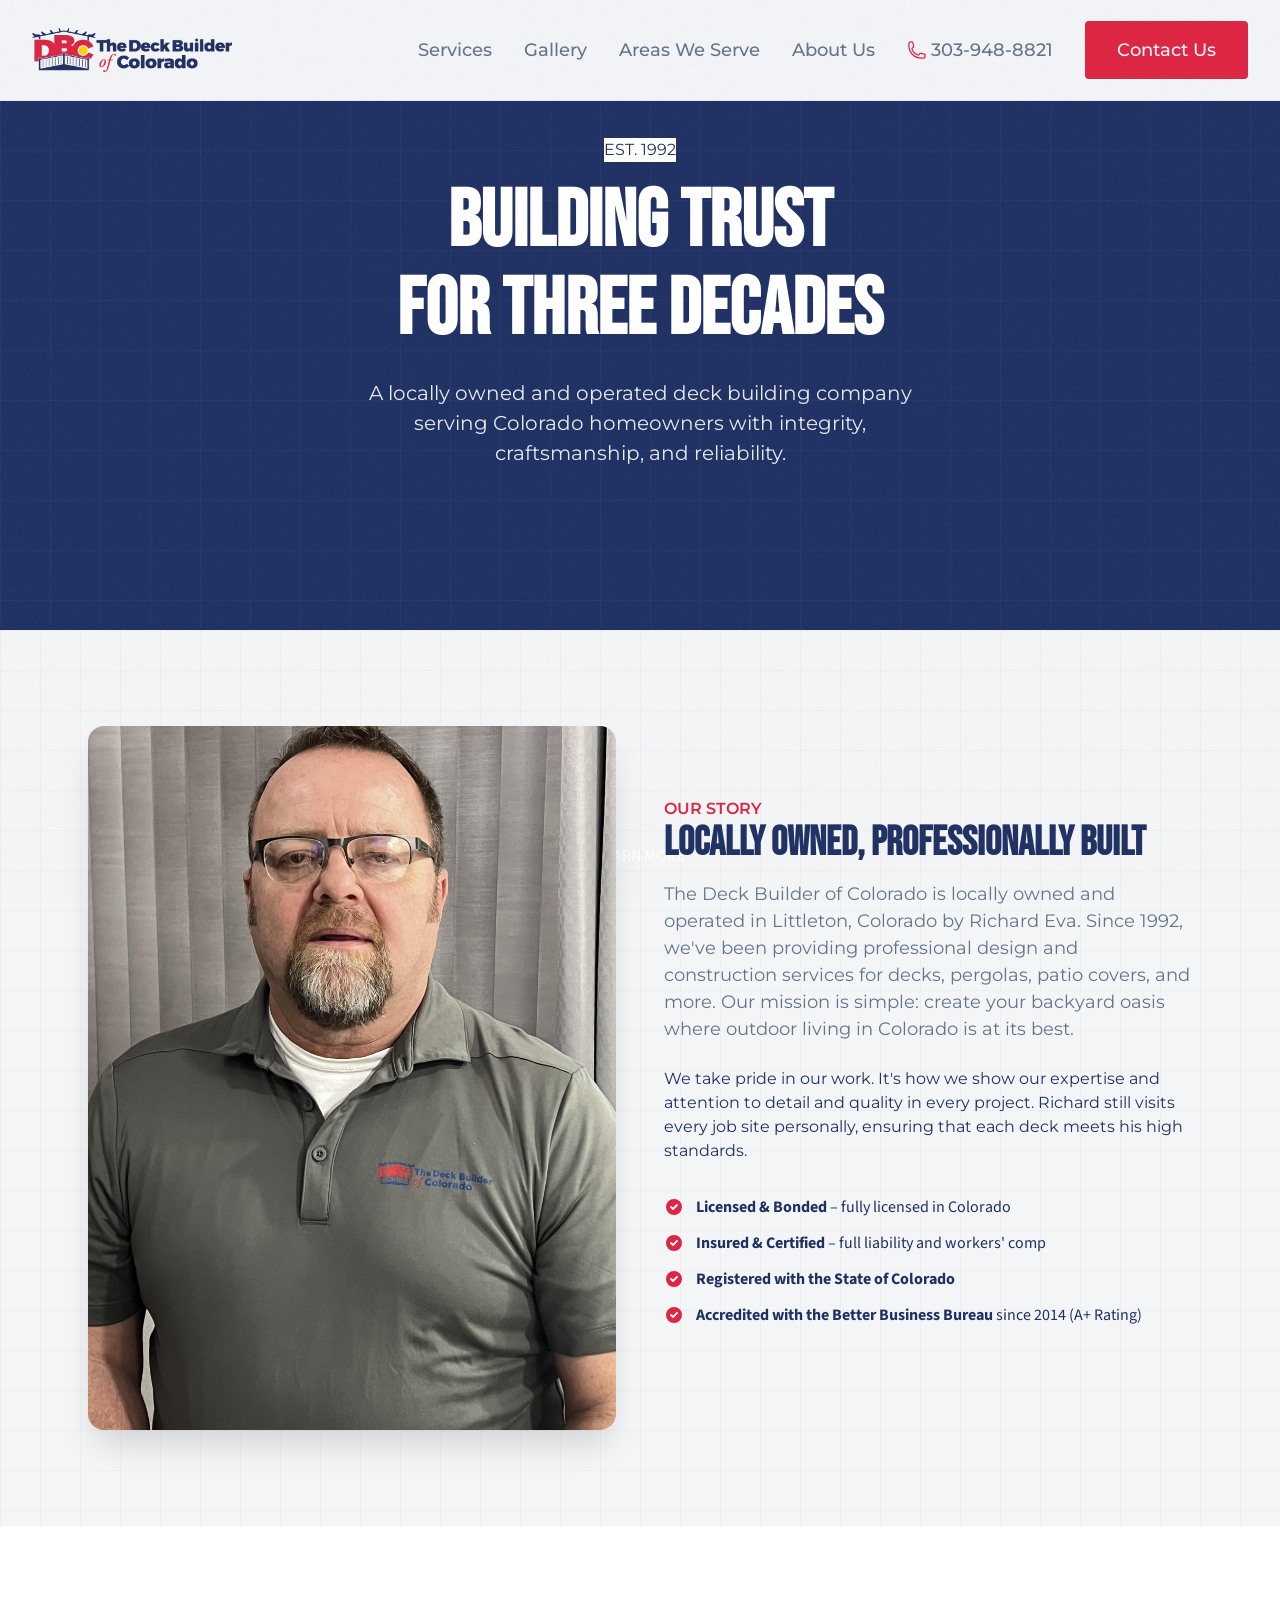
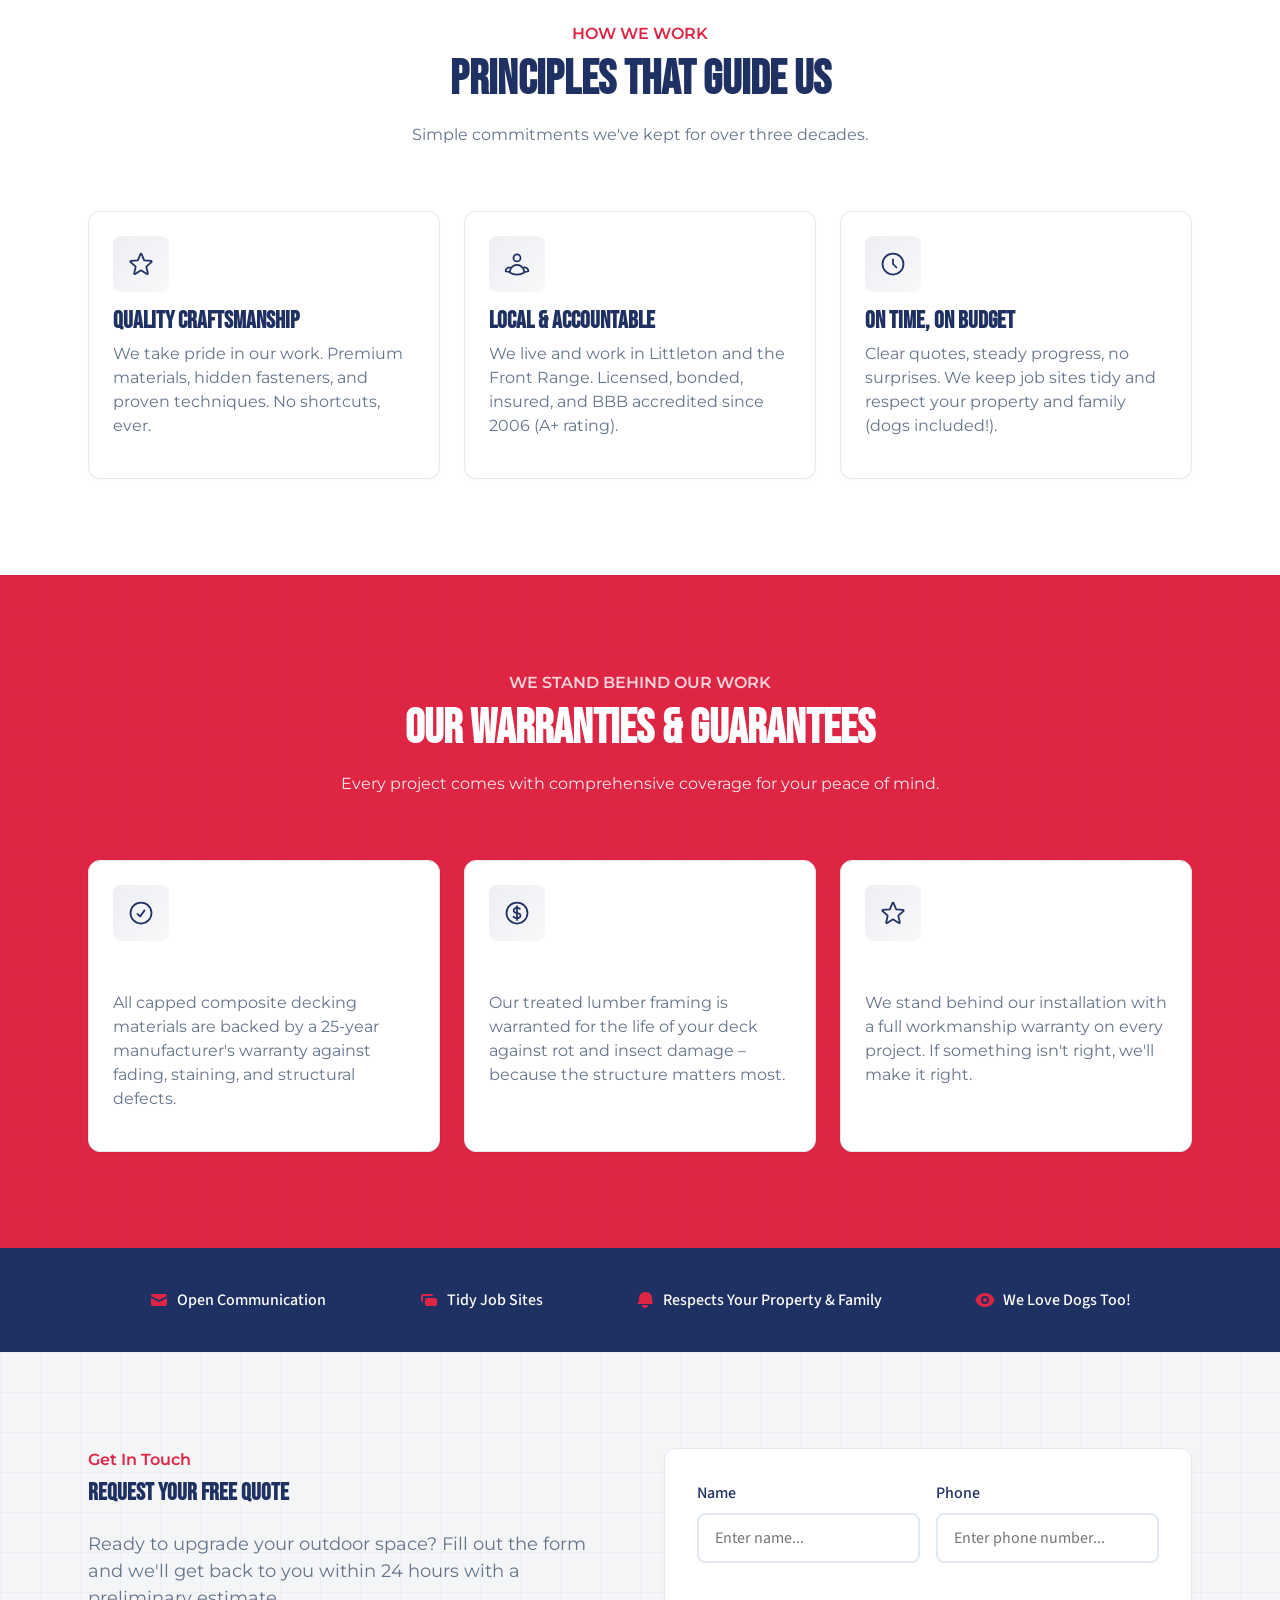
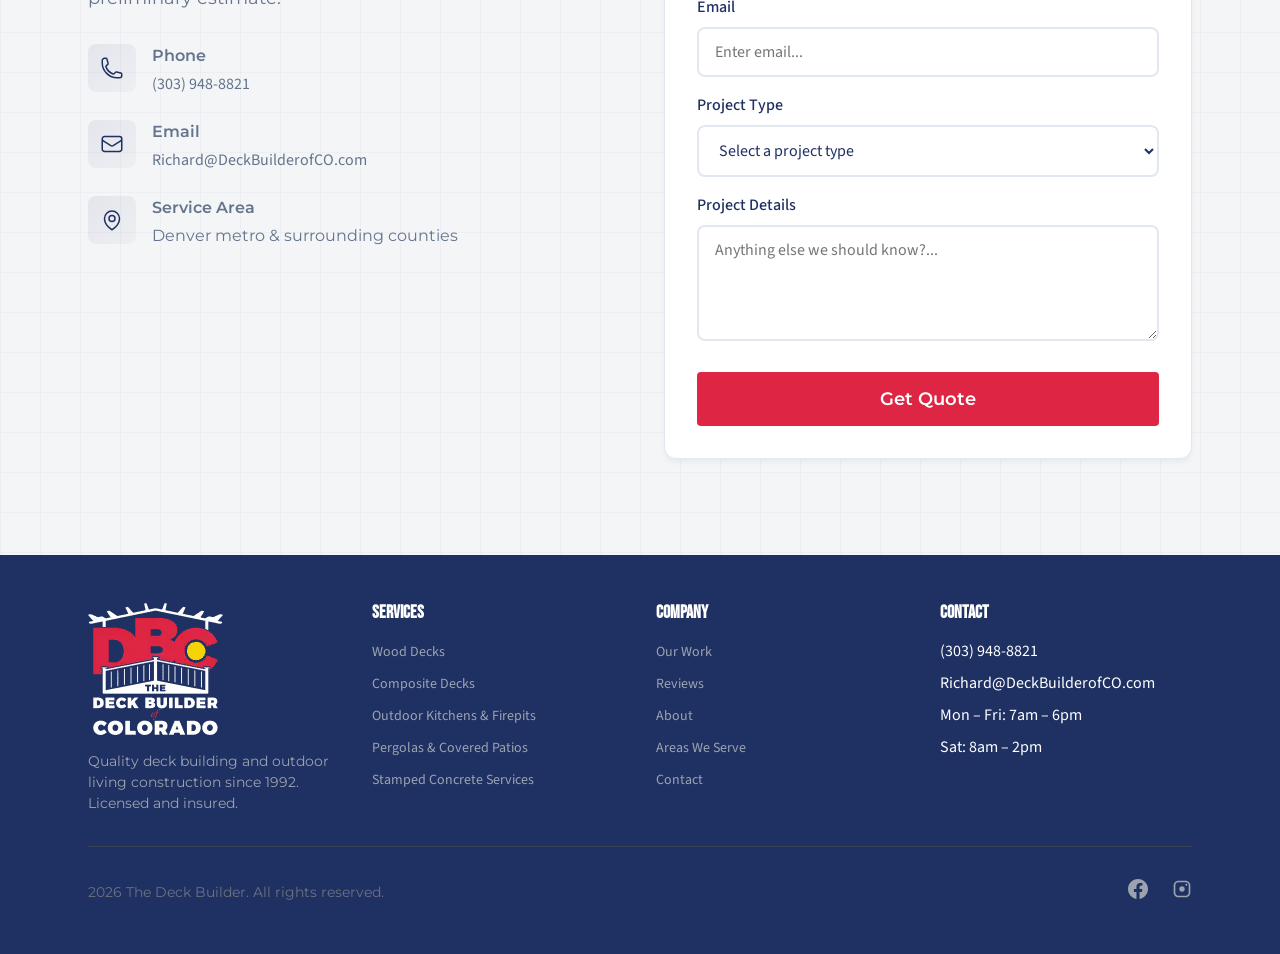
==== about.html @ e5d456d4 "work" ====
<!DOCTYPE html>
<html lang="en">
<head>
    <meta charset="UTF-8">
    <meta name="viewport" content="width=device-width, initial-scale=1.0">
    <title>About Us — The Deck Builder of Colorado</title>

    <!-- Fonts -->
    <link rel="preconnect" href="https://fonts.googleapis.com">
    <link rel="preconnect" href="https://fonts.gstatic.com" crossorigin>
    <link href="https://fonts.googleapis.com/css2?family=Bebas+Neue&family=Source+Sans+3:wght@400;500;600;700&family=Montserrat:wght@100;200;300;400;500;600;700;800;900&display=swap" rel="stylesheet">

    <!-- Modular CSS -->
    <link rel="stylesheet" href="./css/base.css">
    <link rel="stylesheet" href="./css/components.css">
    <link rel="stylesheet" href="./css/layout.css">


    <!-- Components -->
    <script src="./components/Navbar.js"></script>
    <script src="./components/Footer.js"></script>
    <script src="./components/Contact.js"></script>

    <!-- Scripts -->
    <script src="./scripts/InitMobileMenuFunctionality.js"></script>
    <script src="./scripts/InitScrollAnimations.js"></script>

    <style>
        /* Smooth animation for scroll indicator */
        .scroll-indicator {
            animation: float 2s ease-in-out infinite;
        }
        @keyframes float {
            0% { transform: translateX(-50%) translateY(0); }
            50% { transform: translateX(-50%) translateY(8px); }
            100% { transform: translateX(-50%) translateY(0); }
        }
    </style>
</head>
<body>
    <div class="noise-overlay" aria-hidden="true"></div>

    <site-navbar></site-navbar>

    <!-- Hero Section – blue with grid pattern, slightly wider -->
    <section class="hero grid-pattern" style="background-color: var(--fg); min-height: 70vh; display: flex; align-items: center;">
        <div class="container" style="max-width: 1800px; width: 100%;">
            <div class="hero-grid" style="justify-content: center; text-align: center;">
                <div class="hero-content" style="max-width: 800px; margin: 0 auto; color: #fff;">
                    <!-- Badge with darker text -->
                    <p class="badge" style="background: #fff; color: var(--fg); display: inline-block;">EST. 1992</p>
                    <div class="wood-accent" style="margin: 1rem auto;"></div>
                    <h1 style="font-size: clamp(3rem, 8vw, 5rem); color: #fff;">BUILDING TRUST<br>FOR THREE DECADES</h1>
                    <p style="font-size: 1.25rem; max-width: 600px; margin: 1.5rem auto; color: rgba(255,255,255,0.9);">A locally owned and operated deck building company serving Colorado homeowners with integrity, craftsmanship, and reliability.</p>
                </div>
            </div>
        </div>
        <!-- Animated scroll indicator -->
        <div class="scroll-indicator" style="position: absolute; bottom: 2rem; left: 50%; transform: translateX(-50%); color: #fff;">
            <span>LEARN MORE</span>
            <div class="scroll-line" style="background: #fff;"></div>
        </div>
    </section>

    <!-- Our Story – expanded with all the details -->
    <section class="section section-pattern">
        <div class="container">
            <div class="about-grid">
                <div class="about-image" data-animate>
                    <img src="./images/richard-eva.jpg" alt="Richard Eva on a job site" style="border-radius: 1rem; box-shadow: 0 20px 35px -8px rgba(0,0,0,0.15);">
                </div>
                <div class="about-content" data-animate>
                    <p style="color:var(--accent);font-weight:600;">OUR STORY</p>
                    <h2 style="font-size:2.5rem;margin-bottom:1rem;">Locally Owned, Professionally Built</h2>
                    <p style="font-size:1.125rem;color:var(--muted);margin-bottom:1.5rem;">
                        The Deck Builder of Colorado is locally owned and operated in Littleton, Colorado by Richard Eva. 
                        Since 1992, we've been providing professional design and construction services for decks, pergolas, 
                        patio covers, and more. Our mission is simple: create your backyard oasis where outdoor living in 
                        Colorado is at its best.
                    </p>
                    <p style="margin-bottom:1rem;">
                        We take pride in our work. It's how we show our expertise and attention to detail and quality in 
                        every project. Richard still visits every job site personally, ensuring that each deck meets his 
                        high standards.
                    </p>

                    <!-- Credentials bullet list -->
                    <div style="margin: 2rem 0;">
                        <div style="display: flex; align-items: center; gap: 0.75rem; margin-bottom: 0.75rem;">
                            <svg fill="var(--accent)" width="20" height="20" viewBox="0 0 20 20"><path fill-rule="evenodd" d="M10 18a8 8 0 100-16 8 8 0 000 16zm3.707-9.293a1 1 0 00-1.414-1.414L9 10.586 7.707 9.293a1 1 0 00-1.414 1.414l2 2a1 1 0 001.414 0l4-4z" clip-rule="evenodd"/></svg>
                            <span><strong>Licensed & Bonded</strong> – fully licensed in Colorado</span>
                        </div>
                        <div style="display: flex; align-items: center; gap: 0.75rem; margin-bottom: 0.75rem;">
                            <svg fill="var(--accent)" width="20" height="20" viewBox="0 0 20 20"><path fill-rule="evenodd" d="M10 18a8 8 0 100-16 8 8 0 000 16zm3.707-9.293a1 1 0 00-1.414-1.414L9 10.586 7.707 9.293a1 1 0 00-1.414 1.414l2 2a1 1 0 001.414 0l4-4z" clip-rule="evenodd"/></svg>
                            <span><strong>Insured & Certified</strong> – full liability and workers' comp</span>
                        </div>
                        <div style="display: flex; align-items: center; gap: 0.75rem; margin-bottom: 0.75rem;">
                            <svg fill="var(--accent)" width="20" height="20" viewBox="0 0 20 20"><path fill-rule="evenodd" d="M10 18a8 8 0 100-16 8 8 0 000 16zm3.707-9.293a1 1 0 00-1.414-1.414L9 10.586 7.707 9.293a1 1 0 00-1.414 1.414l2 2a1 1 0 001.414 0l4-4z" clip-rule="evenodd"/></svg>
                            <span><strong>Registered with the State of Colorado</strong></span>
                        </div>
                        <div style="display: flex; align-items: center; gap: 0.75rem;">
                            <svg fill="var(--accent)" width="20" height="20" viewBox="0 0 20 20"><path fill-rule="evenodd" d="M10 18a8 8 0 100-16 8 8 0 000 16zm3.707-9.293a1 1 0 00-1.414-1.414L9 10.586 7.707 9.293a1 1 0 00-1.414 1.414l2 2a1 1 0 001.414 0l4-4z" clip-rule="evenodd"/></svg>
                            <span><strong>Accredited with the Better Business Bureau</strong> since 2014 (A+ Rating)</span>
                        </div>
                    </div>
                </div>
            </div>
        </div>
    </section>

    <!-- Our Values – now stacks on mobile (no inline grid override) -->
    <section class="section bg-white">
        <div class="container">
            <div class="section-header" data-animate>
                <p>HOW WE WORK</p>
                <h2>Principles That Guide Us</h2>
                <p>Simple commitments we've kept for over three decades.</p>
            </div>
            <div class="services-grid">  <!-- Removed inline style, relies on CSS for responsiveness -->
                <div class="card" data-animate>
                    <div class="card-icon">
                        <svg fill="none" stroke="currentColor" stroke-width="1.5" viewBox="0 0 24 24">
                            <path stroke-linecap="round" stroke-linejoin="round" d="M11.48 3.499a.562.562 0 011.04 0l2.125 5.111a.563.563 0 00.475.345l5.518.442c.499.04.701.663.321.988l-4.204 3.602a.563.563 0 00-.182.557l1.285 5.385a.562.562 0 01-.84.61l-4.725-2.885a.563.563 0 00-.586 0L6.982 20.54a.562.562 0 01-.84-.61l1.285-5.386a.562.562 0 00-.182-.557l-4.204-3.602a.563.563 0 01.321-.988l5.518-.442a.563.563 0 00.475-.345L11.48 3.5z" />
                        </svg>
                    </div>
                    <h3>Quality Craftsmanship</h3>
                    <p>We take pride in our work. Premium materials, hidden fasteners, and proven techniques. No shortcuts, ever.</p>
                </div>
                <div class="card" data-animate>
                    <div class="card-icon">
                        <svg fill="none" stroke="currentColor" stroke-width="1.5" viewBox="0 0 24 24">
                            <path stroke-linecap="round" stroke-linejoin="round" d="M18 18.72a9.094 9.094 0 003.741-.479 3 3 0 00-4.682-2.72m.94 3.198l.001.031c0 .225-.012.447-.037.666A11.944 11.944 0 0112 21c-2.17 0-4.207-.576-5.963-1.584A6.062 6.062 0 016 18.719m12 0a5.971 5.971 0 00-.941-3.197m0 0A5.995 5.995 0 0012 12.75a5.995 5.995 0 00-5.058 2.772m0 0a3 3 0 00-4.681 2.72 8.986 8.986 0 003.74.477m.94-3.197a5.971 5.971 0 00-.94 3.197M15 6.75a3 3 0 11-6 0 3 3 0 016 0z" />
                        </svg>
                    </div>
                    <h3>Local & Accountable</h3>
                    <p>We live and work in Littleton and the Front Range. Licensed, bonded, insured, and BBB accredited since 2006 (A+ rating).</p>
                </div>
                <div class="card" data-animate>
                    <div class="card-icon">
                        <svg fill="none" stroke="currentColor" stroke-width="1.5" viewBox="0 0 24 24">
                            <path stroke-linecap="round" stroke-linejoin="round" d="M12 8v4l3 3m6-3a9 9 0 11-18 0 9 9 0 0118 0z" />
                        </svg>
                    </div>
                    <h3>On Time, On Budget</h3>
                    <p>Clear quotes, steady progress, no surprises. We keep job sites tidy and respect your property and family (dogs included!).</p>
                </div>
            </div>
        </div>
    </section>

    <!-- Warranties Section – red background, stacks on mobile -->
    <section class="section section-pattern" style="background-color: var(--accent); color: #fff;">
        <div class="container">
            <div class="section-header" data-animate style="color: #fff;">
                <p style="color: rgba(255,255,255,0.8);">WE STAND BEHIND OUR WORK</p>
                <h2 style="color: #fff;">Our Warranties & Guarantees</h2>
                <p style="color: rgba(255,255,255,0.9);">Every project comes with comprehensive coverage for your peace of mind.</p>
            </div>
            <div class="services-grid">  <!-- Removed inline style, relies on CSS -->
                <div class="card" data-animate>
                    <div class="card-icon">
                        <svg fill="none" stroke="currentColor" stroke-width="1.5" viewBox="0 0 24 24">
                            <path stroke-linecap="round" stroke-linejoin="round" d="M9 12.75L11.25 15 15 9.75M21 12a9 9 0 11-18 0 9 9 0 0118 0z" />
                        </svg>
                    </div>
                    <h3>25‑Year Composite Warranty</h3>
                    <p>All capped composite decking materials are backed by a 25‑year manufacturer's warranty against fading, staining, and structural defects.</p>
                </div>
                <div class="card" data-animate>
                    <div class="card-icon">
                        <svg fill="none" stroke="currentColor" stroke-width="1.5" viewBox="0 0 24 24">
                            <path stroke-linecap="round" stroke-linejoin="round" d="M12 6v12m-3-2.818l.879.659c1.171.879 3.07.879 4.242 0 1.172-.879 1.172-2.303 0-3.182C13.536 12.219 12.768 12 12 12c-.725 0-1.45-.22-2.003-.659-1.106-.879-1.106-2.303 0-3.182s2.9-.879 4.006 0l.415.33M21 12a9 9 0 11-18 0 9 9 0 0118 0z" />
                        </svg>
                    </div>
                    <h3>Lifetime Framing Warranty</h3>
                    <p>Our treated lumber framing is warranted for the life of your deck against rot and insect damage – because the structure matters most.</p>
                </div>
                <div class="card" data-animate>
                    <div class="card-icon">
                        <svg fill="none" stroke="currentColor" stroke-width="1.5" viewBox="0 0 24 24">
                            <path stroke-linecap="round" stroke-linejoin="round" d="M11.48 3.499a.562.562 0 011.04 0l2.125 5.111a.563.563 0 00.475.345l5.518.442c.499.04.701.663.321.988l-4.204 3.602a.563.563 0 00-.182.557l1.285 5.385a.562.562 0 01-.84.61l-4.725-2.885a.563.563 0 00-.586 0L6.982 20.54a.562.562 0 01-.84-.61l1.285-5.386a.562.562 0 00-.182-.557l-4.204-3.602a.563.563 0 01.321-.988l5.518-.442a.563.563 0 00.475-.345L11.48 3.5z" />
                        </svg>
                    </div>
                    <h3>Workmanship Warranty</h3>
                    <p>We stand behind our installation with a full workmanship warranty on every project. If something isn't right, we'll make it right.</p>
                </div>
            </div>
        </div>
    </section>

    <!-- Customer Service Promise -->
    <section style="background: var(--fg); padding: 2.5rem 0;">
        <div class="container">
            <div class="trust-bar-inner" style="justify-content: space-evenly; color: #fff; flex-wrap: wrap;">
                <div class="trust-item" style="color: #fff;"><svg fill="currentColor" viewBox="0 0 20 20" style="color: var(--accent);"><path d="M2.003 5.884L10 9.882l7.997-3.998A2 2 0 0016 4H4a2 2 0 00-1.997 1.884z" /><path d="M18 8.118l-8 4-8-4V14a2 2 0 002 2h12a2 2 0 002-2V8.118z" /></svg> <span>Open Communication</span></div>
                <div class="trust-item" style="color: #fff;"><svg fill="currentColor" viewBox="0 0 20 20" style="color: var(--accent);"><path fill-rule="evenodd" d="M4 4a2 2 0 00-2 2v4a2 2 0 002 2V6h10a2 2 0 00-2-2H4zm2 6a2 2 0 012-2h8a2 2 0 012 2v4a2 2 0 01-2 2H8a2 2 0 01-2-2v-4z" clip-rule="evenodd" /></svg> <span>Tidy Job Sites</span></div>
                <div class="trust-item" style="color: #fff;"><svg fill="currentColor" viewBox="0 0 20 20" style="color: var(--accent);"><path d="M10 2a6 6 0 00-6 6v3.586l-.707.707A1 1 0 003 14h14a1 1 0 00.707-1.707L17 11.586V8a6 6 0 00-6-6zM7 15a3 3 0 106 0H7z" /></svg> <span>Respects Your Property & Family</span></div>
                <div class="trust-item" style="color: #fff;"><svg fill="currentColor" viewBox="0 0 20 20" style="color: var(--accent);"><path d="M10 12a2 2 0 100-4 2 2 0 000 4z" /><path fill-rule="evenodd" d="M.458 10C1.732 5.943 5.522 3 10 3s8.268 2.943 9.542 7c-1.274 4.057-5.064 7-9.542 7S1.732 14.057.458 10zM14 10a4 4 0 11-8 0 4 4 0 018 0z" clip-rule="evenodd" /></svg> <span>We Love Dogs Too!</span></div>
            </div>
        </div>
    </section>

    <!-- Contact Section -->
    <section id="contact" class="section section-pattern">
        <site-contact></site-contact>
    </section>

    <!-- Footer -->
    <site-footer></site-footer>
</body>
</html>
---- css/base.css ----
/* ============================================================
   BASE.CSS — Variables, Reset, Typography
   ============================================================ */

:root {
    --bg: #F4F5F7;
    --fg: #1F3063;
    --muted: #64748B;
    --accent: #DE2543;
    --accent-hover: #B81E38;
    --card: #FFFFFF;
    --border: #E2E8F0;
    --blue-dark: #1F3063;
    --blue-darker: #0F1A3D;
    --red: #DE2543;

    --font-display: 'Bebas Neue', sans-serif;
    --font-body: 'Source Sans 3', sans-serif;
    --font-ui: 'Montserrat', sans-serif;
}

*,
*::before,
*::after {
    box-sizing: border-box;
    margin: 0;
    padding: 0;
}

html {
    scroll-behavior: smooth;
}

body {
    font-family: var(--font-body);
    background: var(--bg);
    color: var(--fg);
    line-height: 1.5;
    -webkit-font-smoothing: antialiased;
}

a {
    text-decoration: none;
    color: inherit;
}

img {
    max-width: 100%;
    display: block;
}

ul {
    list-style: none;
}

/* Typography */
h1,
h2,
h3,
h4 {
    font-family: var(--font-display);
    line-height: 1.1;
}

p {
    font-family: var(--font-ui);
}

/* Noise overlay */
.noise-overlay {
    position: fixed;
    inset: 0;
    pointer-events: none;
    z-index: 9999;
    opacity: 0.03;
    background-image: url("data:image/svg+xml,%3Csvg viewBox='0 0 256 256' xmlns='http://www.w3.org/2000/svg'%3E%3Cfilter id='noise'%3E%3CfeTurbulence type='fractalNoise' baseFrequency='0.9' numOctaves='4' stitchTiles='stitch'/%3E%3C/filter%3E%3Crect width='100%25' height='100%25' filter='url(%23noise)'/%3E%3C/svg%3E");
}

/* Patterns */
.grid-pattern {
    background-image: linear-gradient(rgba(255, 255, 255, .03) 1px, transparent 1px), linear-gradient(90deg, rgba(255, 255, 255, .03) 1px, transparent 1px);
    background-size: 50px 50px;
}

.section-pattern {
    background-image: linear-gradient(rgba(31, 48, 99, .03) 1px, transparent 1px), linear-gradient(90deg, rgba(31, 48, 99, .03) 1px, transparent 1px);
    background-size: 40px 40px;
}

/* Utilities */
.container {
    max-width: 1152px;
    margin: 0 auto;
    padding: 0 1rem;
}

@media (min-width: 640px) {
    .container {
        padding: 0 1.5rem;
    }
}

.text-center {
    text-align: center;
}

.text-muted {
    color: var(--muted);
}

.bg-white {
    background-color: var(--card);
}

.relative {
    position: relative;
}

/* Scroll animation */
[data-animate] {
    opacity: 0;
}

[data-animate].visible {
    animation: fadeInUp .6s ease-out forwards;
}

@keyframes fadeInUp {
    from {
        opacity: 0;
        transform: translateY(30px);
    }

    to {
        opacity: 1;
        transform: translateY(0);
    }
}

@keyframes scaleIn {
    from {
        opacity: 0;
        transform: scale(.95);
    }

    to {
        opacity: 1;
        transform: scale(1);
    }
}
---- css/components.css ----
/* ============================================================
   COMPONENTS.CSS — Buttons, Cards, Forms, Modal, Stats
   ============================================================ */

/* --- Buttons --- */
.btn-primary,
.btn-secondary {
    display: inline-block;   /* add this */
    text-decoration: none;
    padding: 16px 32px;
    font-weight: 600;
    border-radius: 4px;
    transition: all .3s cubic-bezier(.4, 0, .2, 1);
    cursor: pointer;
    border: none;
    font-family: var(--font-ui);
}

.btn-primary {
    background: var(--red);
    color: #fff;
    position: relative;
    overflow: hidden;
}

.btn-primary::before {
    content: '';
    position: absolute;
    top: 0;
    left: -100%;
    width: 100%;
    height: 100%;
    background: linear-gradient(90deg, transparent, rgba(255, 255, 255, .2), transparent);
    transition: left .5s;
}

.btn-primary:hover {
    transform: translateY(-2px);
    box-shadow: 0 10px 40px rgba(222, 37, 67, .4);
}

.btn-primary:hover::before {
    left: 100%;
}

.btn-secondary {
    background: transparent;
    color: var(--bg);
    border: 2px solid var(--bg);
}

.btn-secondary:hover {
    background: var(--bg);
    color: var(--blue-dark);
    transform: translateY(-2px);
}

/* --- Card --- */
.card {
    background: var(--card);
    border: 1px solid var(--border);
    border-radius: .75rem;
    padding: 1.5rem;
    box-shadow: 0 1px 3px rgba(0, 0, 0, .04);
    transition: transform .3s ease, box-shadow .3s ease;
}

.card:hover {
    transform: translateY(-4px);
    box-shadow: 0 12px 24px rgba(31, 48, 99, .1);
}

.card-icon {
    width: 3.5rem;
    height: 3.5rem;
    border-radius: .5rem;
    background: linear-gradient(135deg, rgba(31, 48, 99, .08), rgba(31, 48, 99, .03));
    display: flex;
    align-items: center;
    justify-content: center;
    margin-bottom: 1rem;
}

.card-icon svg {
    width: 1.75rem;
    height: 1.75rem;
    color: var(--fg);
}

.card h3 {
    font-size: 1.5rem;
    margin-bottom: .5rem;
}

.card p {
    color: var(--muted);
    margin-bottom: 1rem;
}

.card .price {
    color: var(--accent);
    font-weight: 600;
}

/* --- Stats --- */
.stats {
    display: grid;
    grid-template-columns: repeat(3, 1fr);
    max-width: 500px;
    margin-top: 64px;
}

.stat-number {
    font-family: var(--font-display);
    font-size: 2.5rem;
    font-weight: 600;
    line-height: 1.1;
    color: var(--bg);
}

.stat-label {
    font-size: .875rem;
    opacity: .6;
    margin-top: 4px;
    color: var(--bg);
}

@media (min-width: 768px) {
    .stat-number {
        font-size: 3rem;
    }
}

/* Variant: dark text stats (About section) */
.stats--dark .stat-number,
.stats--dark .stat-label {
    color: var(--fg);
}

.stats--dark .stat-label {
    opacity: .7;
}

/* --- Form --- */
.quote-form {
    background: var(--card);
    border: 1px solid var(--border);
    border-radius: .75rem;
    padding: 1.5rem;
    box-shadow: 0 4px 6px -1px rgba(0, 0, 0, .05);
}

@media (min-width: 640px) {
    .quote-form {
        padding: 2rem;
    }
}

.form-row {
    display: grid;
    gap: 1rem;
    margin-bottom: 1rem;
}

@media (min-width: 640px) {
    .form-row {
        grid-template-columns: 1fr 1fr;
    }
}

.form-group {
    margin-bottom: 1rem;
}

.form-group label {
    display: block;
    font-weight: 500;
    margin-bottom: .5rem;
}

.form-input {
    width: 100%;
    padding: .75rem 1rem;
    border: 2px solid var(--border);
    border-radius: .5rem;
    background: var(--card);
    font-family: inherit;
    font-size: 1rem;
    color: var(--fg);
    transition: border-color .2s, box-shadow .2s;
}

.form-input:focus {
    outline: none;
    border-color: var(--fg);
    box-shadow: 0 0 0 3px rgba(31, 48, 99, .1);
}

.form-submit {
    width: 100%;
    padding: 1rem;
    font-size: 1.125rem;
    margin-top: .5rem;
}

.form-note {
    text-align: center;
    color: var(--muted);
    font-size: .875rem;
    margin-top: 1rem;
}

/* --- Modal --- */
.modal-overlay {
    position: fixed;
    inset: 0;
    z-index: 100;
    background: rgba(0, 0, 0, .5);
    display: none;
    align-items: center;
    justify-content: center;
    padding: 1rem;
}

.modal-overlay.active {
    display: flex;
}

.modal-content {
    background: var(--card);
    border-radius: .75rem;
    padding: 2rem;
    max-width: 28rem;
    width: 100%;
    text-align: center;
    animation: scaleIn .5s ease-out forwards;
}

.modal-icon {
    width: 4rem;
    height: 4rem;
    border-radius: 50%;
    background: #dcfce7;
    display: flex;
    align-items: center;
    justify-content: center;
    margin: 0 auto 1rem;
}

.modal-icon svg {
    width: 2rem;
    height: 2rem;
    color: #16a34a;
}

.modal-content h3 {
    font-size: 1.5rem;
    margin-bottom: .5rem;
}

.modal-content p {
    color: var(--muted);
    margin-bottom: 1.5rem;
}
---- css/layout.css ----
/* ============================================================
   LAYOUT.CSS — Nav, Mobile Menu, Section Shell, Trust Bar,
                Process, Testimonials, About, Areas, Contact, Footer
   ============================================================ */

/* --- Nav --- */
.nav {
    position: fixed;
    top: 0;
    left: 0;
    right: 0;
    z-index: 99;
    background: rgba(255, 255, 255, .95);
    backdrop-filter: blur(8px);
    border-bottom: 1px solid var(--border);
}

.nav-inner {
    display: flex;
    align-items: center;
    justify-content: space-between;
    height: 100px;
    max-width: 1600px;
    margin: 0 auto;
    padding: 0 2rem;
}

.logo {
    display: flex;
    align-items: center;
    gap: .5rem;
}

.logo img {
    width: 200px;
}

.nav-links {
    display: none;
    align-items: center;
    gap: 2rem;
    font-family: var(--font-ui);
}

.nav-links a {
    color: var(--muted);
    font-weight: 500;
    font-size: 1.1rem;
    transition: color .2s;
}

.nav-links a:hover {
    color: var(--fg);
}

.nav-phone {
    display: flex;
    align-items: center;
    gap: .25rem;
    font-weight: 500;
    font-size: 1.1rem;
}

.nav-phone svg {
    width: 1.25rem;
    height: 1.25rem;
    color: var(--accent);
}

@media (min-width: 1200px) {
    .nav-links {
        display: flex;
    }
    .mobile-menu-btn {
        display: none;
    }
    .mobile-menu {
        display: none;
    }
    .mobile-menu-btn {
        display: none !important;
    }
}

/* Dropdown */
.dropdown {
    position: relative;
    display: inline-block;
}

.dropdown-content {
    display: none;
    position: absolute;
    top: 100%;
    left: 0;
    background: var(--card);
    min-width: 220px;
    border: 1px solid var(--border);
    border-radius: .5rem;
    box-shadow: 0 8px 16px rgba(0, 0, 0, .1);
    padding: .5rem 0;
    z-index: 10;
}

.dropdown-content a {
    display: block;
    padding: .5rem 1rem;
    font-size: 1rem;
    color: var(--fg);
}

.dropdown-content a:hover {
    background: rgba(31, 48, 99, .05);
}

.dropdown:hover .dropdown-content {
    display: block;
}

/* Mobile menu button */
.mobile-menu-btn {
    display: block;
    padding: .5rem;
    border-radius: .5rem;
    background: transparent;
    border: none;
    cursor: pointer;
}

.mobile-menu-btn svg {
    width: 1.5rem;
    height: 1.5rem;
    color: var(--fg);
}

/* Mobile menu panel */
.mobile-menu {
    position: fixed;
    top: 0;
    right: 0;
    bottom: 0;
    width: 18rem;
    background: #fff;
    z-index: 99;
    box-shadow: -10px 0 25px rgba(0, 0, 0, .1);
    padding: 1.5rem;
    transform: translateX(100%);
    transition: transform .3s ease;
}

.mobile-menu.open {
    transform: translateX(0);
}

.mobile-menu-close {
    position: absolute;
    top: 1rem;
    right: 1rem;
    padding: .5rem;
    border-radius: .5rem;
    background: transparent;
    border: none;
    cursor: pointer;
}

.mobile-menu-close svg {
    width: 1.5rem;
    height: 1.5rem;
    color: var(--fg);
}

.mobile-menu nav {
    margin-top: 3rem;
    display: flex;
    flex-direction: column;
    gap: 1rem;
}

.mobile-menu nav a {
    padding: .5rem 0;
    border-bottom: 1px solid var(--border);
    font-size: 1.125rem;
    display: block;
}

/* --- Section Shell --- */
.section {
    padding: 4rem 0;
}

@media (min-width: 640px) {
    .section {
        padding: 6rem 0;
    }
}

.section-header {
    text-align: center;
    margin-bottom: 3rem;
}

@media (min-width: 640px) {
    .section-header {
        margin-bottom: 4rem;
    }
}

.section-header>p:first-child {
    color: var(--accent);
    font-weight: 600;
    margin-bottom: .5rem;
}

.section-header h2 {
    font-size: 2.5rem;
    margin-bottom: 1rem;
}

@media (min-width: 640px) {
    .section-header h2 {
        font-size: 3rem;
    }
}

.section-header>p:last-child {
    color: var(--muted);
    max-width: 42rem;
    margin: 0 auto;
}

/* --- Trust Bar --- */
.trust-bar {
    background: #fff;
    border-top: 1px solid var(--border);
    border-bottom: 1px solid var(--border);
    padding: 1.5rem 0;
}

.trust-bar-inner {
    display: flex;
    flex-wrap: wrap;
    justify-content: center;
    gap: 2rem;
}

@media (max-width: 900px) {
    .trust-bar {
        display: none;
    }
}

.trust-item {
    display: flex;
    align-items: center;
    gap: .5rem;
    font-weight: 500;
    color: var(--fg);
}

.trust-item svg {
    width: 1.25rem;
    height: 1.25rem;
    color: var(--accent);
}

/* --- Services Grid --- */
.services-grid {
    display: grid;
    gap: 1.5rem;
}

@media (min-width: 640px) {
    .services-grid {
        grid-template-columns: repeat(2, 1fr);
    }
}

@media (min-width: 1024px) {
    .services-grid {
        grid-template-columns: repeat(3, 1fr);
    }
}

/* --- Gallery --- */

/* Filter bar: unified pill container */
.filter-bar {
    display: flex;
    flex-wrap: wrap;
    justify-content: center;
    gap: .25rem;
    margin-bottom: 3rem;
    padding: .375rem;
    background: var(--bg);
    border: 1px solid var(--border);
    border-radius: 9999px;
    width: fit-content;
    margin-left: auto;
    margin-right: auto;
}

.filter-btn {
    padding: .5rem 1.25rem;
    border-radius: 9999px;
    font-family: var(--font-ui);
    font-size: .875rem;
    font-weight: 600;
    border: none;
    background: transparent;
    color: var(--muted);
    cursor: pointer;
    transition: background .25s ease, color .25s ease, box-shadow .25s ease;
    white-space: nowrap;
    line-height: 1;
}

.filter-btn.active {
    background: var(--accent);
    color: #fff;
    box-shadow: 0 4px 14px rgba(222, 37, 67, .35);
}

.filter-btn:hover:not(.active) {
    color: var(--fg);
    background: rgba(31, 48, 99, .07);
}

/* Load more */
.gallery-load-more button {
    margin: 3rem auto 0;
    display: block;
}

/* ── Editorial grid ── */
.gallery-grid {
    display: grid;
    grid-template-columns: 1fr;
    gap: 1rem;
}

@media (min-width: 640px) {
    .gallery-grid {
        grid-template-columns: repeat(2, 1fr);
    }
    .gallery-item:first-child {
        grid-column: 1 / -1;
    }
}

@media (min-width: 1024px) {
    .gallery-grid {
        grid-template-columns: repeat(6, 1fr);
        gap: 1.25rem;
    }
    .gallery-item:first-child      { grid-column: 1 / 7; }
    .gallery-item:nth-child(2)     { grid-column: 1 / 4; }
    .gallery-item:nth-child(3)     { grid-column: 4 / 7; }
    .gallery-item:nth-child(n+4)   { grid-column: span 2; }
}

/* ── Gallery item base ── */
.gallery-item {
    cursor: pointer;
    overflow: hidden;
    border-radius: .75rem;
    background: var(--card);
    border: 1px solid var(--border);
    position: relative;
    transition: transform .3s, box-shadow .3s;
}

.gallery-item:hover {
    transform: translateY(-4px);
    box-shadow: 0 12px 28px rgba(31, 48, 99, .12);
}

/* ── Image wrapper ── */
.gallery-img-wrapper {
    aspect-ratio: 4/3;
    overflow: hidden;
    background: #e2e8f0;
}

.gallery-img-wrapper img {
    width: 100%;
    height: 100%;
    object-fit: cover;
    transition: transform .45s ease;
}

.gallery-item:hover img {
    transform: scale(1.07);
}

/* ── Overlay info panel (all cards) ── */
.gallery-info {
    position: absolute;
    bottom: 0;
    left: 0;
    right: 0;
    padding: 1.25rem 1.25rem 1rem;
    background: linear-gradient(
        to top,
        rgba(15, 26, 61, .88) 0%,
        rgba(15, 26, 61, .5)  55%,
        transparent           100%
    );
    color: #fff;
    opacity: 0;
    transform: translateY(6px);
    transition: opacity .3s ease, transform .3s ease;
}

.gallery-item:hover .gallery-info {
    opacity: 1;
    transform: translateY(0);
}

.gallery-info h3 {
    font-size: 1.125rem;
    color: #fff;
    margin-bottom: .25rem;
}

.gallery-meta {
    display: flex;
    justify-content: space-between;
    font-size: .875rem;
    color: rgba(255, 255, 255, .7);
}

/* ══ Hero card overrides (first item only) ══ */
.gallery-item:first-child .gallery-img-wrapper {
    aspect-ratio: 16/7;
}

@media (max-width: 639px) {
    .gallery-item:first-child .gallery-img-wrapper {
        aspect-ratio: 4/3;
    }
}

.gallery-item:first-child .gallery-info {
    padding: 1.75rem 2rem;
}

.gallery-item:first-child .gallery-info h3 {
    font-size: clamp(1.5rem, 2.5vw, 2.25rem);
}

/* "Latest Project" badge */
.gallery-item:first-child::before {
    content: "✦ Latest Project";
    position: absolute;
    top: 1.25rem;
    left: 1.25rem;
    z-index: 2;
    background: var(--accent);
    color: #fff;
    padding: .35rem .9rem;
    border-radius: 9999px;
    font-family: var(--font-ui);
    font-size: .72rem;
    font-weight: 700;
    letter-spacing: .07em;
    text-transform: uppercase;
    box-shadow: 0 3px 10px rgba(222, 37, 67, .4);
}

/* --- Process --- */
.process-grid {
    display: grid;
    gap: 2rem;
}

@media (min-width: 640px) {
    .process-grid {
        grid-template-columns: repeat(2, 1fr);
    }
}

@media (min-width: 1024px) {
    .process-grid {
        grid-template-columns: repeat(4, 1fr);
    }
}

.process-step {
    text-align: center;
    position: relative;
}

.process-step::after {
    content: '';
    position: absolute;
    top: 24px;
    left: calc(100% + 8px);
    width: calc(100% - 48px);
    height: 2px;
    background: linear-gradient(90deg, var(--accent), transparent);
    display: none;
}

@media (min-width: 1024px) {
    .process-step:not(:last-child)::after {
        display: block;
    }
}

.step-number {
    width: 3rem;
    height: 3rem;
    border-radius: 50%;
    background: var(--accent);
    color: #fff;
    font-family: var(--font-display);
    font-size: 1.5rem;
    display: flex;
    align-items: center;
    justify-content: center;
    margin: 0 auto 1rem;
}

.process-step h3 {
    font-size: 1.25rem;
    margin-bottom: .5rem;
}

.process-step p {
    color: var(--muted);
    font-size: .875rem;
}

/* --- Testimonials --- */
.testimonials-grid {
    display: grid;
    gap: 1.5rem;
}

@media (min-width: 768px) {
    .testimonials-grid {
        grid-template-columns: repeat(3, 1fr);
    }
}

.testimonial-card {
    background: linear-gradient(135deg, var(--card), rgba(31, 48, 99, .02));
    border: 1px solid var(--border);
    border-radius: .75rem;
    padding: 1.5rem;
    box-shadow: 0 1px 3px rgba(0, 0, 0, .04);
    transition: transform .3s, box-shadow .3s;
}

.testimonial-card:hover {
    transform: translateY(-4px);
    box-shadow: 0 12px 24px rgba(31, 48, 99, .1);
}

.stars {
    display: flex;
    gap: .25rem;
    margin-bottom: 1rem;
}

.stars svg {
    width: 1.25rem;
    height: 1.25rem;
    color: var(--accent);
}

.testimonial-card p {
    margin-bottom: 1rem;
}

.testimonial-card .author {
    font-weight: 600;
}

.testimonial-card .location {
    color: var(--muted);
    font-size: .875rem;
}
.testimonial-card .review-text {
    max-height: 120px;
    overflow: hidden;
    transition: max-height .4s ease;
    position: relative;
}

/* subtle fade at bottom */
.testimonial-card .review-text::after {
    content: "";
    position: absolute;
    bottom: 0;
    left: 0;
    right: 0;
    height: 40px;
    background: linear-gradient(to bottom, transparent, var(--card));
}

.testimonial-card.expanded .review-text {
    max-height: 1000px;
}

.testimonial-card.expanded .review-text::after {
    display: none;
}

.read-more-btn {
    background: none;
    border: none;
    color: var(--accent);
    font-weight: 600;
    cursor: pointer;
    padding: 0;
    margin-top: .5rem;
}

/* --- About --- */
.about-grid {
    display: grid;
    gap: 3rem;
    align-items: center;
}

@media (min-width: 768px) {
    .about-grid {
        grid-template-columns: 1fr 1fr;
    }
}

.about-image img {
    width: 100%;
    border-radius: .75rem;
    box-shadow: 0 12px 24px rgba(31, 48, 99, .15);
}

/* --- Areas --- */
.areas-grid {
    display: grid;
    gap: 3rem;
    align-items: stretch;        /* ensures both columns have equal height */
}

@media (min-width: 768px) {
    .areas-grid {
        grid-template-columns: 1fr 1fr;  /* left list, right map */
    }
}

/* Location list: exact two columns, consistent pill sizing */
.areas-list {
    display: grid;
    grid-template-columns: repeat(2, 1fr);  /* two equal columns */
    gap: 0.75rem;
}

/* On very small screens, switch to one column for readability */
@media (max-width: 480px) {
    .areas-list {
        grid-template-columns: 1fr;
    }
}

/* Pill styling (no icon) */
.area-item {
    background: #f2f4f8;
    color: #2c3e50;
    padding: 0.6rem 1rem;
    border-radius: 2rem;
    font-size: 1rem;
    font-weight: 500;
    transition: all 0.2s ease;
    box-shadow: 0 2px 4px rgba(0, 0, 0, 0.02);
    cursor: default;
    display: flex;
    align-items: center;
    justify-content: center;
    text-align: center;
    word-break: break-word;       /* allows long names to wrap */
    min-height: 48px;              /* gives a consistent base height */
}

.area-item:hover {
    background: #e6e9f0;
    transform: translateY(-2px);
    box-shadow: 0 8px 15px rgba(0, 0, 0, 0.05);
}

/* Map container - now fills the entire height of its grid cell */
.map-container {
    width: 100%;
    height: 100%;                  /* take full height of grid cell */
    border-radius: 1.5rem;
    overflow: hidden;
    box-shadow: 0 15px 30px -10px rgba(0, 0, 0, 0.1);
    border: 1px solid rgba(0, 0, 0, 0.05);
    transition: box-shadow 0.3s ease;
}

.map-container iframe {
    width: 100%;
    height: 100%;                  /* fill the container */
    border: 0;
    display: block;                /* remove extra space below iframe */
}

.map-container:hover {
    box-shadow: 0 20px 35px -8px rgba(0, 0, 0, 0.15);
}


/* --- Contact --- */
.contact-grid {
    display: grid;
    gap: 3rem;
    align-items: start;
}

@media (min-width: 1024px) {
    .contact-grid {
        grid-template-columns: 1fr 1fr;
    }
}

.contact-info h2 {
    font-size: 2.5rem;
    margin-bottom: 1.5rem;
}

@media (min-width: 640px) {
    .contact-info h2 {
        font-size: 3rem;
    }
}

.contact-info>p {
    color: var(--muted);
    font-size: 1.125rem;
    margin-bottom: 2rem;
}

.contact-item {
    display: flex;
    align-items: flex-start;
    gap: 1rem;
    margin-bottom: 1.5rem;
}

.contact-item .icon-box {
    width: 3rem;
    height: 3rem;
    border-radius: .5rem;
    background: linear-gradient(135deg, rgba(31, 48, 99, .08), rgba(31, 48, 99, .03));
    display: flex;
    align-items: center;
    justify-content: center;
    flex-shrink: 0;
}

.contact-item .icon-box svg {
    width: 1.5rem;
    height: 1.5rem;
    color: var(--fg);
}

.contact-item .label {
    font-weight: 600;
    margin-bottom: .25rem;
}

.contact-item a,
.contact-item p {
    color: var(--muted);
    font-size: 1rem;
    margin: 0;
}

.contact-item a:hover {
    color: var(--accent);
}

/* --- Footer --- */
.footer {
    background: var(--fg);
    color: #fff;
    padding: 3rem 0;
}

.footer-grid {
    display: grid;
    gap: 2rem;
    margin-bottom: 2rem;
}

@media (min-width: 640px) {
    .footer-grid {
        grid-template-columns: repeat(2, 1fr);
    }
}

@media (min-width: 1024px) {
    .footer-grid {
        grid-template-columns: repeat(4, 1fr);
    }
}

.footer-brand {
    display: flex;
    align-items: center;
    gap: .5rem;
    margin-bottom: 1rem;
}

.footer-brand svg {
    width: 2rem;
    height: 2rem;
    color: var(--accent);
}

.footer p {
    color: #9ca3af;
    font-size: .875rem;
}

.footer h4 {
    font-size: 1.125rem;
    margin-bottom: 1rem;
}

.footer ul li {
    margin-bottom: .5rem;
}

.footer ul a {
    color: #9ca3af;
    font-size: .875rem;
    transition: color .2s;
}

.footer ul a:hover {
    color: var(--accent);
}

.footer-bottom {
    border-top: 1px solid #374151;
    padding-top: 2rem;
    display: flex;
    flex-direction: column;
    align-items: center;
    gap: 1rem;
    text-align: center;
}

@media (min-width: 640px) {
    .footer-bottom {
        flex-direction: row;
        justify-content: space-between;
        text-align: left;
    }
}

.footer-bottom p {
    font-size: .875rem;
    color: #6b7280;
}

.social-links {
    display: flex;
    gap: 1.5rem;
}

.social-links a {
    color: #9ca3af;
    transition: color .2s;
}

.social-links a:hover {
    color: var(--accent);
}

.social-links svg {
    width: 1.25rem;
    height: 1.25rem;
}
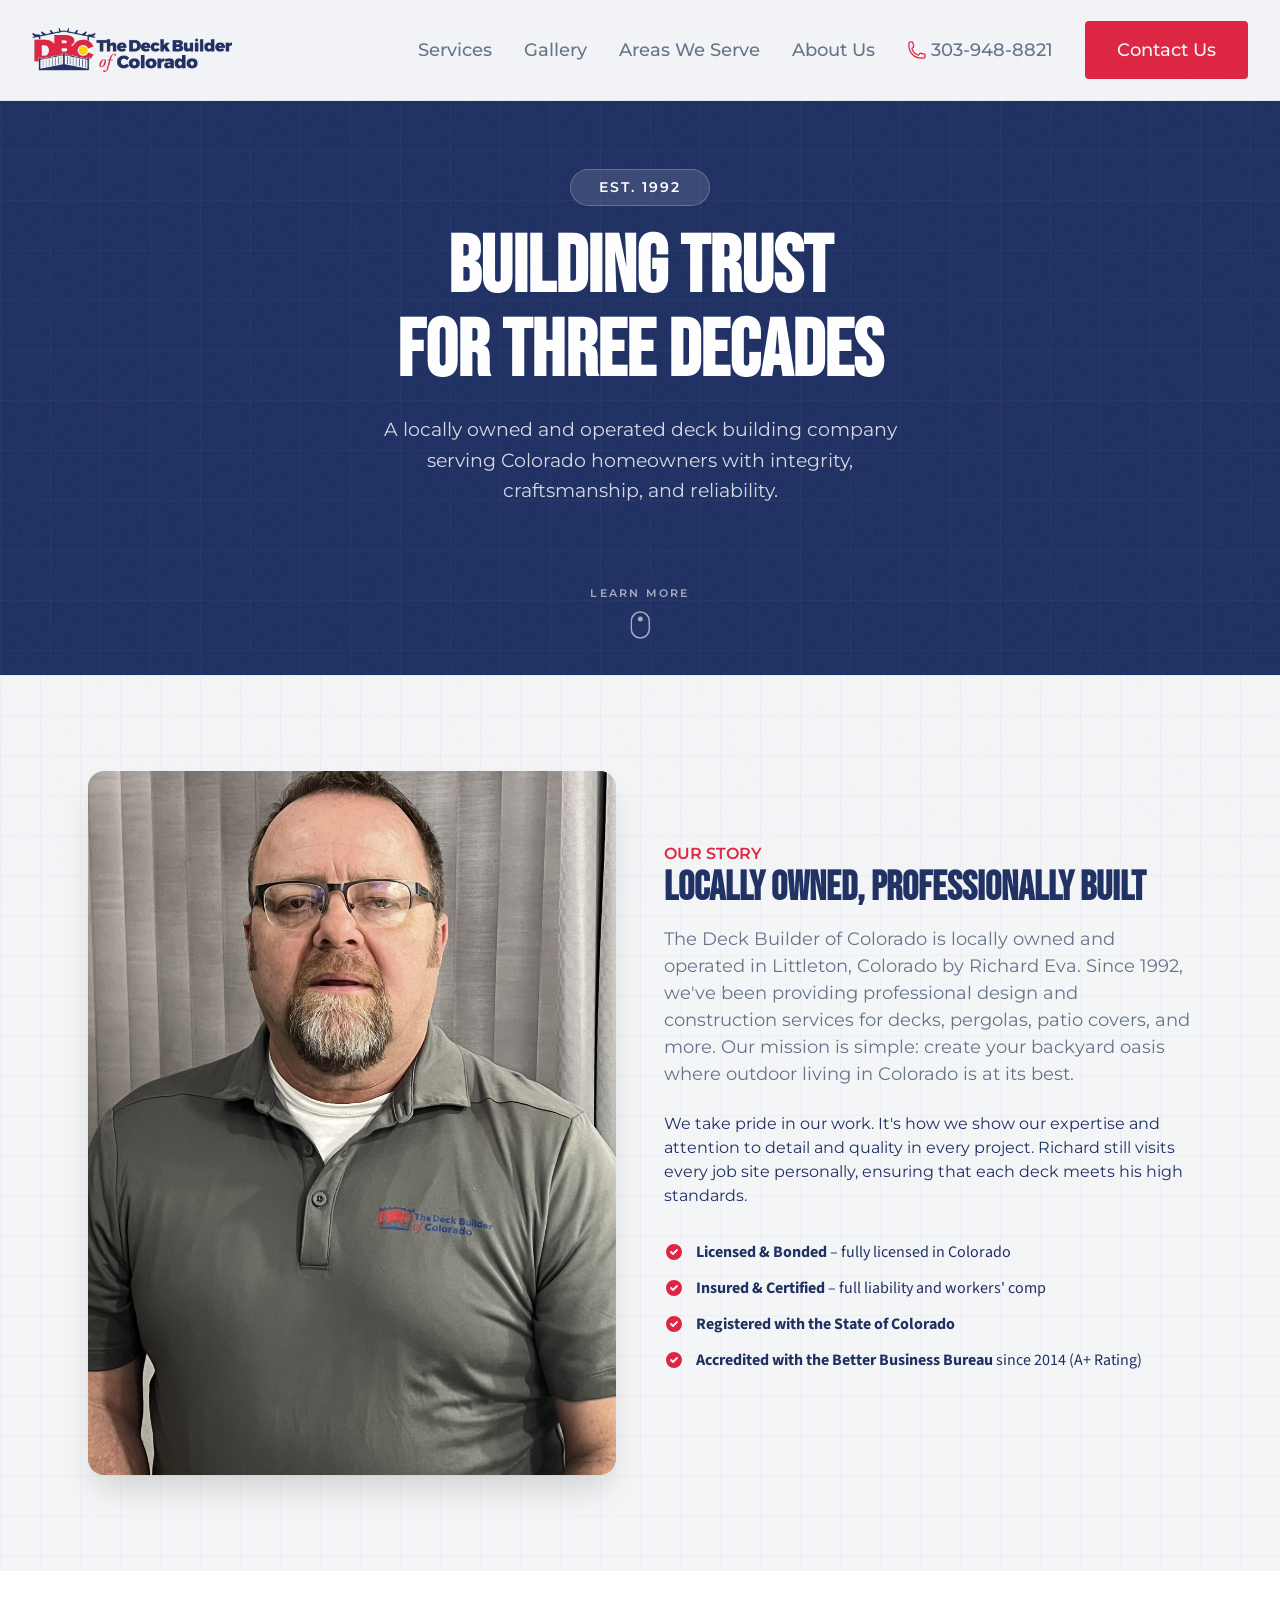
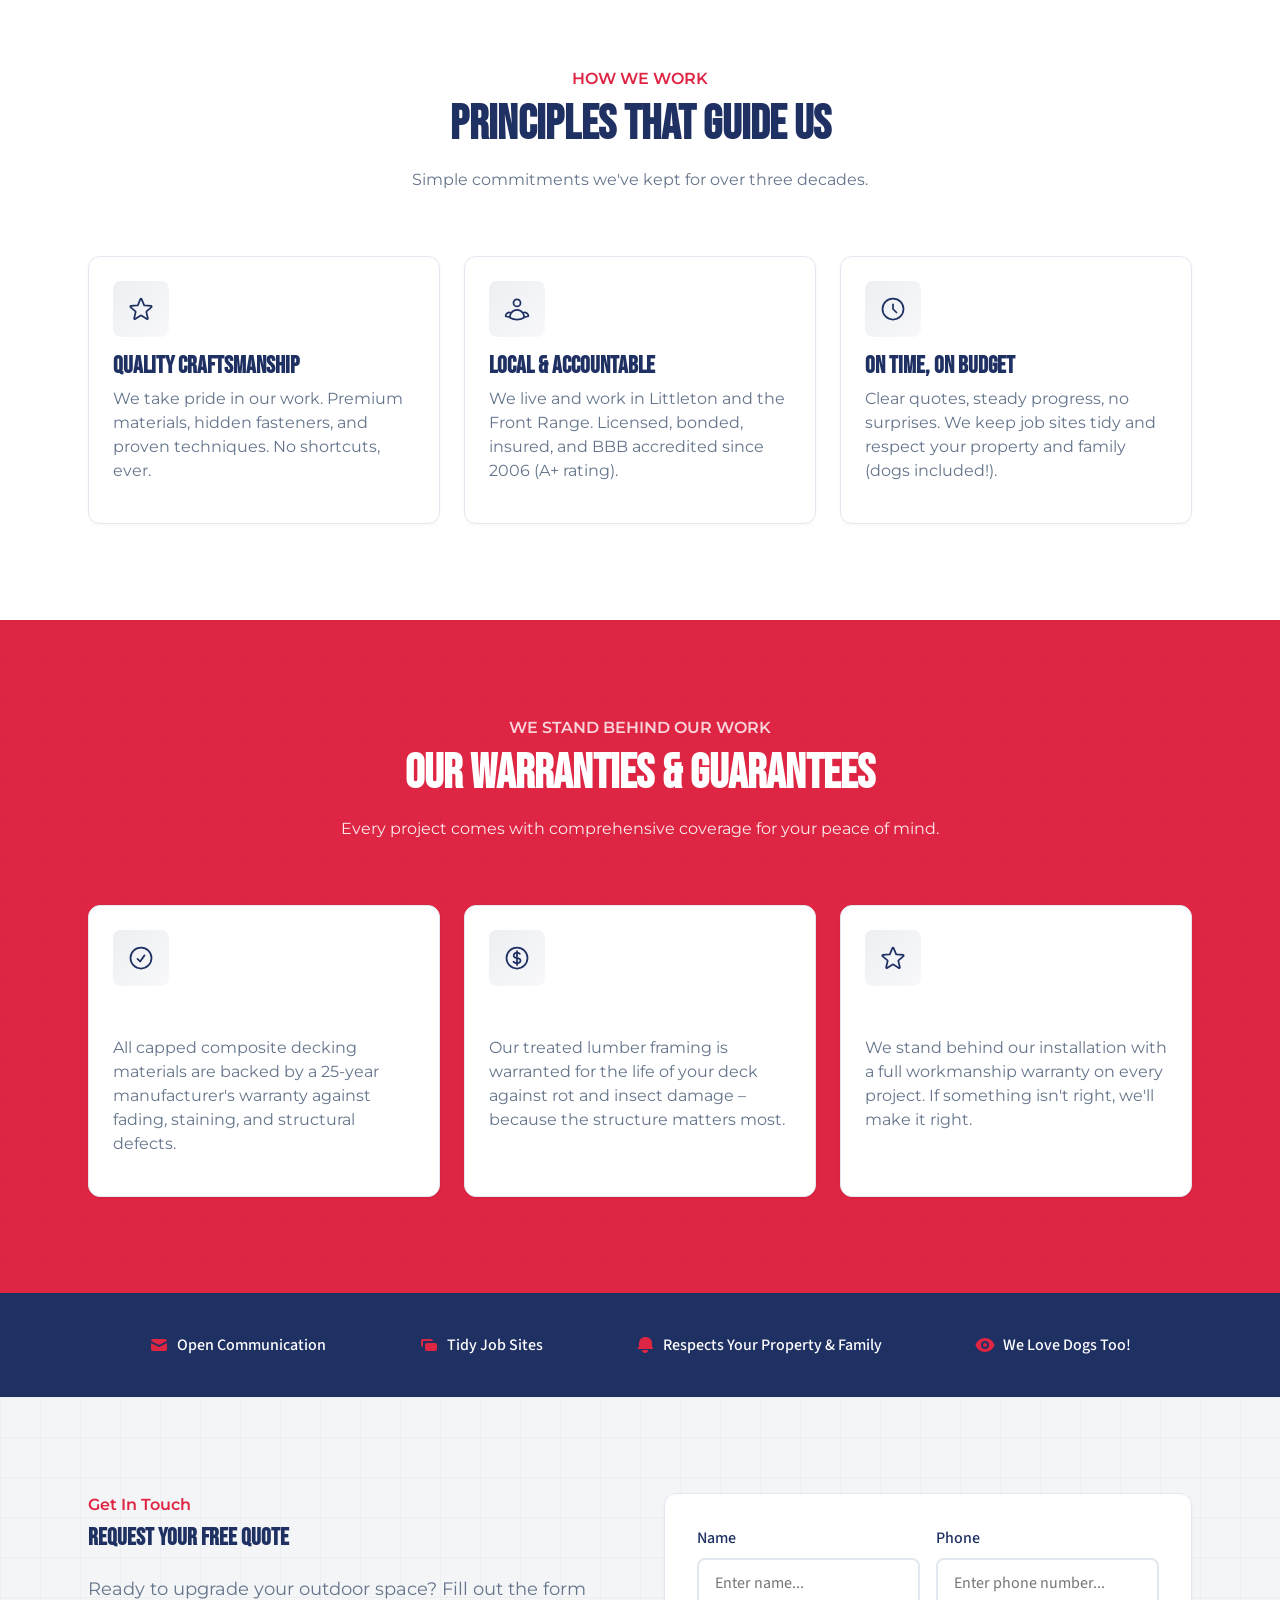
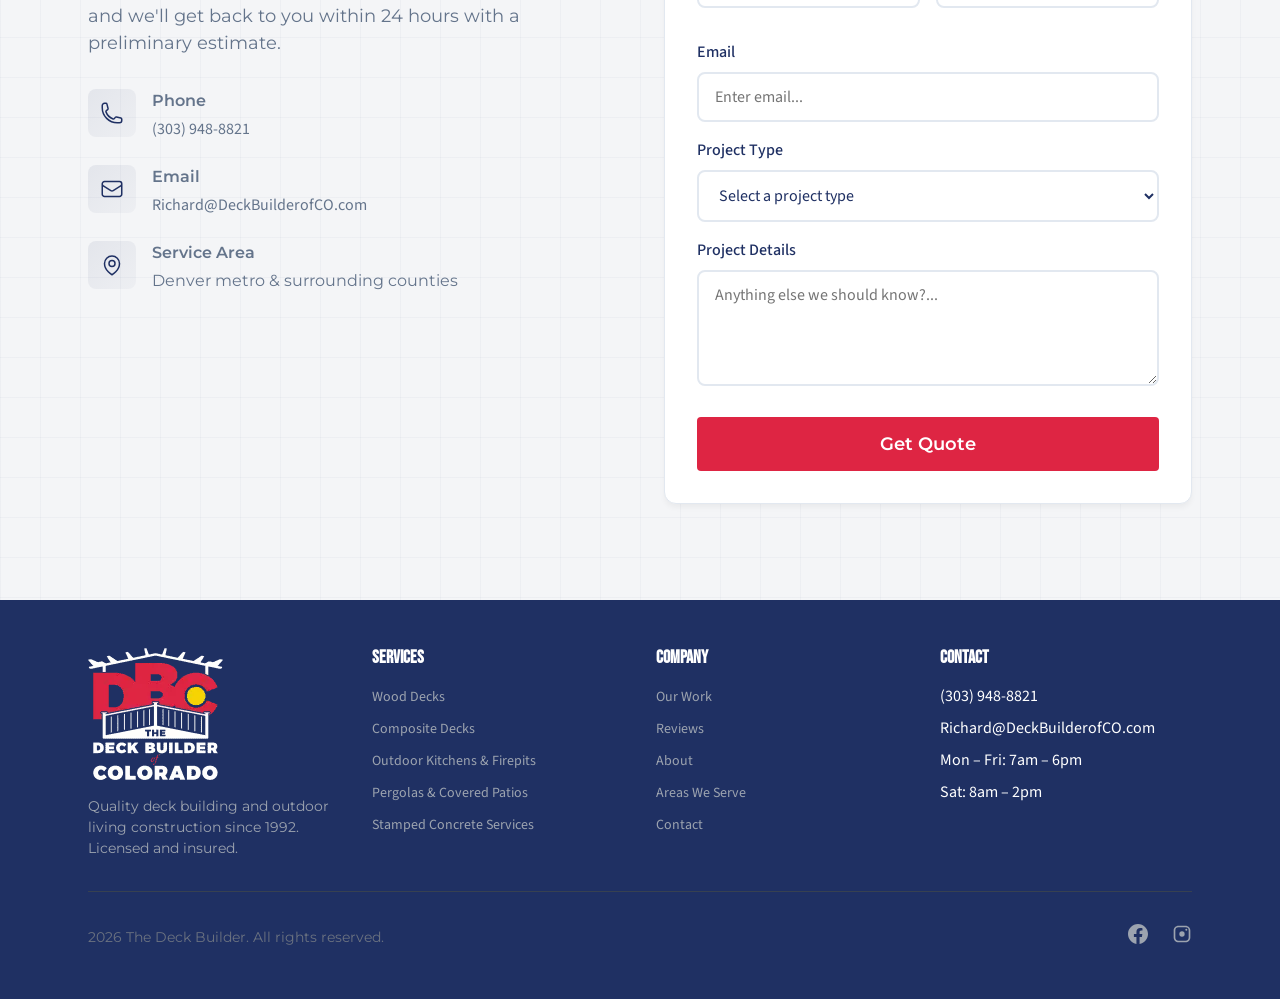
==== commit f1fdbf0c: "Overall website fixes" ====
--- a/about.html
+++ b/about.html
@@ -42,24 +42,23 @@
 
     <site-navbar></site-navbar>
 
-    <!-- Hero Section – blue with grid pattern, slightly wider -->
-    <section class="hero grid-pattern" style="background-color: var(--fg); min-height: 70vh; display: flex; align-items: center;">
-        <div class="container" style="max-width: 1800px; width: 100%;">
-            <div class="hero-grid" style="justify-content: center; text-align: center;">
-                <div class="hero-content" style="max-width: 800px; margin: 0 auto; color: #fff;">
-                    <!-- Badge with darker text -->
-                    <p class="badge" style="background: #fff; color: var(--fg); display: inline-block;">EST. 1992</p>
-                    <div class="wood-accent" style="margin: 1rem auto;"></div>
-                    <h1 style="font-size: clamp(3rem, 8vw, 5rem); color: #fff;">BUILDING TRUST<br>FOR THREE DECADES</h1>
-                    <p style="font-size: 1.25rem; max-width: 600px; margin: 1.5rem auto; color: rgba(255,255,255,0.9);">A locally owned and operated deck building company serving Colorado homeowners with integrity, craftsmanship, and reliability.</p>
-                </div>
-            </div>
-        </div>
-        <!-- Animated scroll indicator -->
-        <div class="scroll-indicator" style="position: absolute; bottom: 2rem; left: 50%; transform: translateX(-50%); color: #fff;">
-            <span>LEARN MORE</span>
-            <div class="scroll-line" style="background: #fff;"></div>
-        </div>
+    <!-- Hero Section -->
+    <section class="about-hero grid-pattern">
+        <div class="container">
+            <div class="about-hero-inner">
+                <span class="about-hero-badge">EST. 1992</span>
+                <div class="wood-accent"></div>
+                <h1 class="about-hero-title">BUILDING TRUST<br>FOR THREE DECADES</h1>
+                <p class="about-hero-subtitle">A locally owned and operated deck building company serving Colorado homeowners with integrity, craftsmanship, and reliability.</p>
+            </div>
+        </div>
+        <a href="#story" class="about-hero-scroll" aria-label="Scroll to learn more">
+            <span class="about-hero-scroll-label">LEARN MORE</span>
+            <svg width="20" height="28" viewBox="0 0 20 28" fill="none" xmlns="http://www.w3.org/2000/svg">
+                <rect x="1" y="1" width="18" height="26" rx="9" stroke="currentColor" stroke-width="1.5"/>
+                <circle class="scroll-dot" cx="10" cy="8" r="2.5" fill="currentColor"/>
+            </svg>
+        </a>
     </section>
 
     <!-- Our Story – expanded with all the details -->
--- a/css/layout.css
+++ b/css/layout.css
@@ -331,31 +331,23 @@
     display: block;
 }
 
-/* ── Editorial grid ── */
+/* ── Uniform gallery grid ── */
 .gallery-grid {
     display: grid;
     grid-template-columns: 1fr;
-    gap: 1rem;
+    gap: 1.25rem;
 }
 
 @media (min-width: 640px) {
     .gallery-grid {
         grid-template-columns: repeat(2, 1fr);
     }
-    .gallery-item:first-child {
-        grid-column: 1 / -1;
-    }
 }
 
 @media (min-width: 1024px) {
     .gallery-grid {
-        grid-template-columns: repeat(6, 1fr);
-        gap: 1.25rem;
-    }
-    .gallery-item:first-child      { grid-column: 1 / 7; }
-    .gallery-item:nth-child(2)     { grid-column: 1 / 4; }
-    .gallery-item:nth-child(3)     { grid-column: 4 / 7; }
-    .gallery-item:nth-child(n+4)   { grid-column: span 2; }
+        grid-template-columns: repeat(3, 1fr);
+    }
 }
 
 /* ── Gallery item base ── */
@@ -392,7 +384,7 @@
     transform: scale(1.07);
 }
 
-/* ── Overlay info panel (all cards) ── */
+/* ── Overlay info panel ── */
 .gallery-info {
     position: absolute;
     bottom: 0;
@@ -429,44 +421,6 @@
     color: rgba(255, 255, 255, .7);
 }
 
-/* ══ Hero card overrides (first item only) ══ */
-.gallery-item:first-child .gallery-img-wrapper {
-    aspect-ratio: 16/7;
-}
-
-@media (max-width: 639px) {
-    .gallery-item:first-child .gallery-img-wrapper {
-        aspect-ratio: 4/3;
-    }
-}
-
-.gallery-item:first-child .gallery-info {
-    padding: 1.75rem 2rem;
-}
-
-.gallery-item:first-child .gallery-info h3 {
-    font-size: clamp(1.5rem, 2.5vw, 2.25rem);
-}
-
-/* "Latest Project" badge */
-.gallery-item:first-child::before {
-    content: "✦ Latest Project";
-    position: absolute;
-    top: 1.25rem;
-    left: 1.25rem;
-    z-index: 2;
-    background: var(--accent);
-    color: #fff;
-    padding: .35rem .9rem;
-    border-radius: 9999px;
-    font-family: var(--font-ui);
-    font-size: .72rem;
-    font-weight: 700;
-    letter-spacing: .07em;
-    text-transform: uppercase;
-    box-shadow: 0 3px 10px rgba(222, 37, 67, .4);
-}
-
 /* --- Process --- */
 .process-grid {
     display: grid;
@@ -883,4 +837,141 @@
 .social-links svg {
     width: 1.25rem;
     height: 1.25rem;
+}
+
+/* --- About Hero --- */
+.about-hero {
+    background-color: var(--fg);
+    min-height: 75vh;
+    display: flex;
+    align-items: center;
+    justify-content: center;
+    position: relative;
+    overflow: hidden;
+    text-align: center;
+}
+
+.about-hero-inner {
+    max-width: 800px;
+    margin: 0 auto;
+    padding: 2rem 1rem;
+}
+
+/* Pill badge */
+.about-hero-badge {
+    display: inline-block;
+    padding: .45rem 1.75rem;
+    border-radius: 9999px;
+    background: rgba(255, 255, 255, .12);
+    border: 1px solid rgba(255, 255, 255, .22);
+    color: #fff;
+    font-family: var(--font-ui);
+    font-weight: 600;
+    font-size: .85rem;
+    letter-spacing: .15em;
+    backdrop-filter: blur(4px);
+    -webkit-backdrop-filter: blur(4px);
+}
+
+.about-hero .wood-accent {
+    margin: 1.25rem auto;
+}
+
+/* Title */
+.about-hero-title {
+    font-size: clamp(2.75rem, 7vw, 5rem);
+    color: #fff;
+    line-height: 1.05;
+    margin-bottom: 1.25rem;
+}
+
+/* Subtitle */
+.about-hero-subtitle {
+    font-size: 1.2rem;
+    max-width: 560px;
+    margin: 0 auto;
+    color: rgba(255, 255, 255, .82);
+    line-height: 1.6;
+}
+
+/* Scroll indicator (mouse icon style) */
+.about-hero-scroll {
+    position: absolute;
+    bottom: 2.25rem;
+    left: 50%;
+    transform: translateX(-50%);
+    display: flex;
+    flex-direction: column;
+    align-items: center;
+    gap: .6rem;
+    color: rgba(255, 255, 255, .6);
+    text-decoration: none;
+    transition: color .3s ease;
+}
+
+.about-hero-scroll:hover {
+    color: #fff;
+}
+
+.about-hero-scroll-label {
+    font-family: var(--font-ui);
+    font-size: .7rem;
+    font-weight: 600;
+    letter-spacing: .2em;
+}
+
+/* Dot inside the mouse icon bounces */
+.about-hero-scroll .scroll-dot {
+    animation: scrollBounce 2s ease-in-out infinite;
+}
+
+@keyframes scrollBounce {
+    0%, 100% { cy: 8; opacity: 1; }
+    50%      { cy: 18; opacity: .3; }
+}
+
+/* Fade in on load */
+.about-hero-inner {
+    animation: heroFadeUp .8s ease-out both;
+}
+
+.about-hero-scroll {
+    animation: heroFadeUp .8s ease-out .4s both;
+}
+
+@keyframes heroFadeUp {
+    from {
+        opacity: 0;
+        transform: translateX(-50%) translateY(18px);
+    }
+    to {
+        opacity: 1;
+        transform: translateX(-50%) translateY(0);
+    }
+}
+
+/* The inner element doesn't need the translateX so override */
+.about-hero-inner {
+    animation-name: heroContentFadeUp;
+}
+
+@keyframes heroContentFadeUp {
+    from {
+        opacity: 0;
+        transform: translateY(18px);
+    }
+    to {
+        opacity: 1;
+        transform: translateY(0);
+    }
+}
+
+/* On small screens, reduce hero height a bit */
+@media (max-width: 640px) {
+    .about-hero {
+        min-height: 65vh;
+    }
+    .about-hero-subtitle {
+        font-size: 1.05rem;
+    }
 }
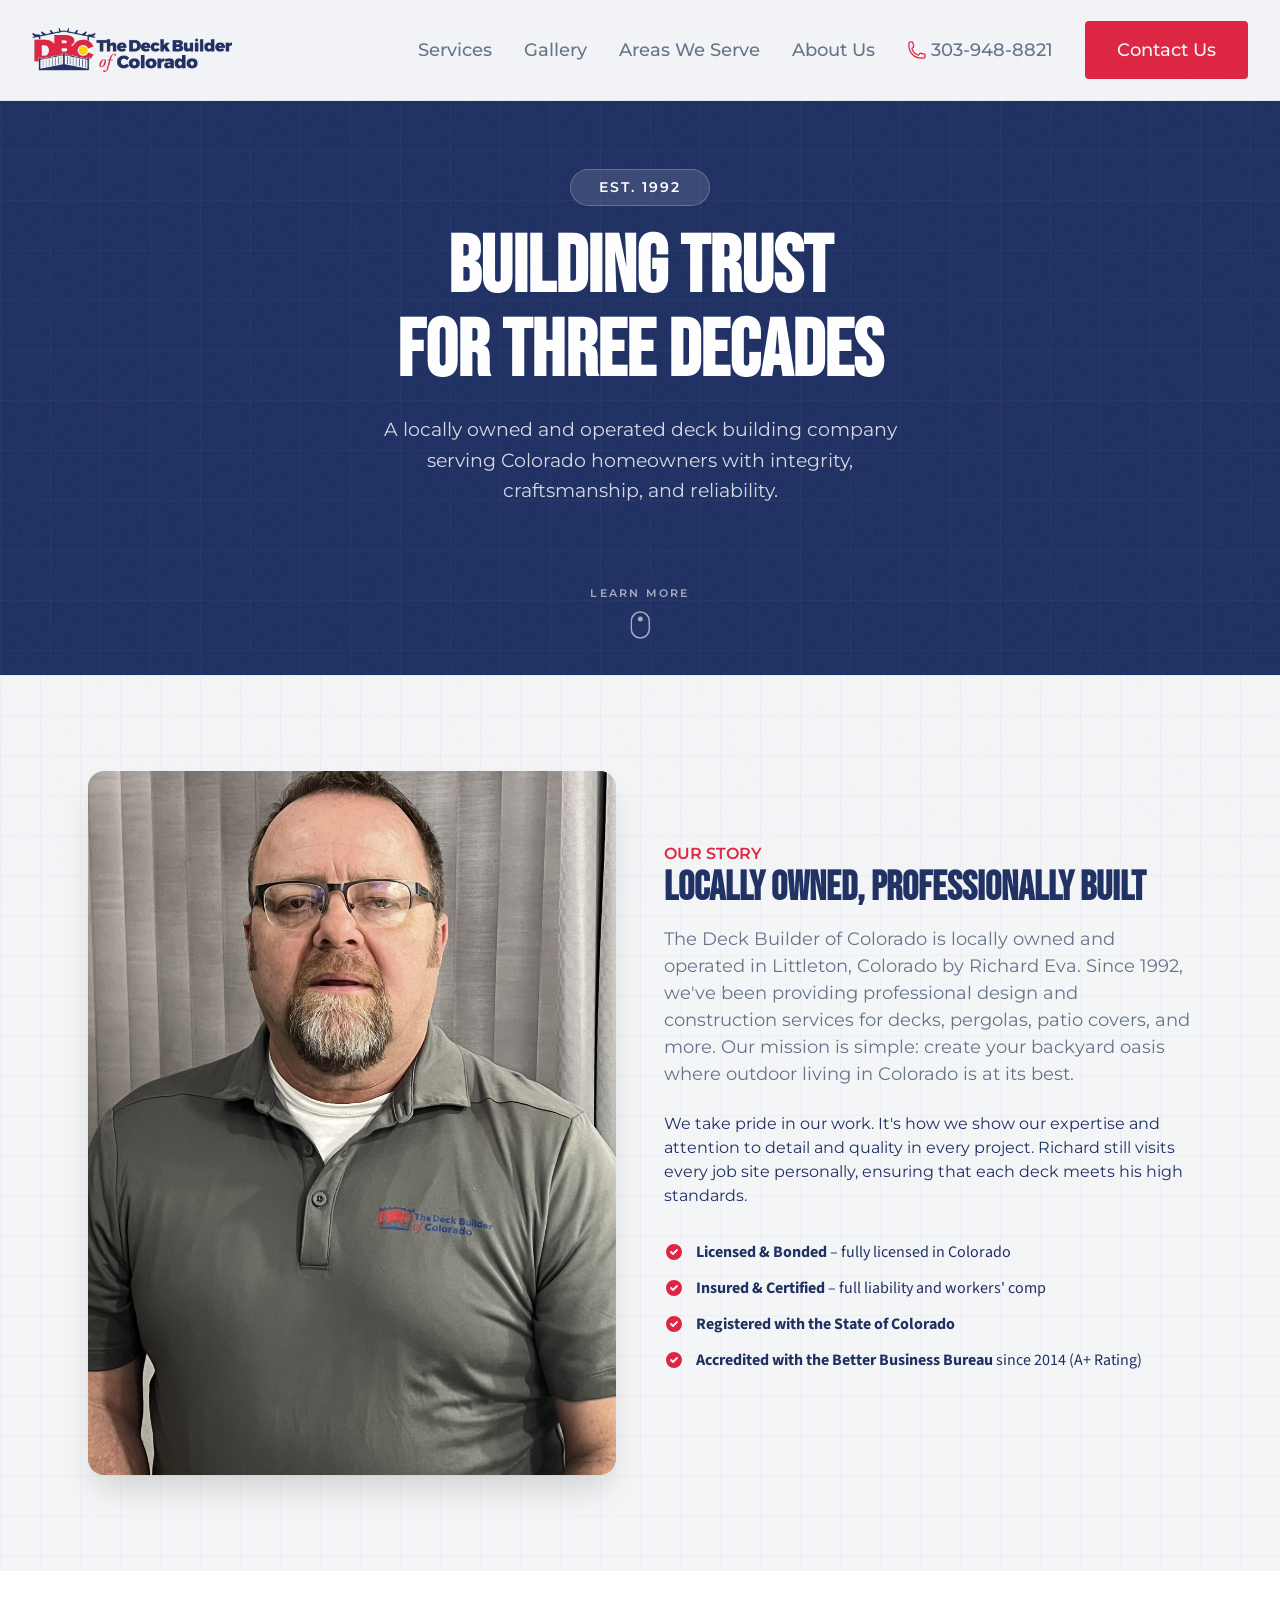
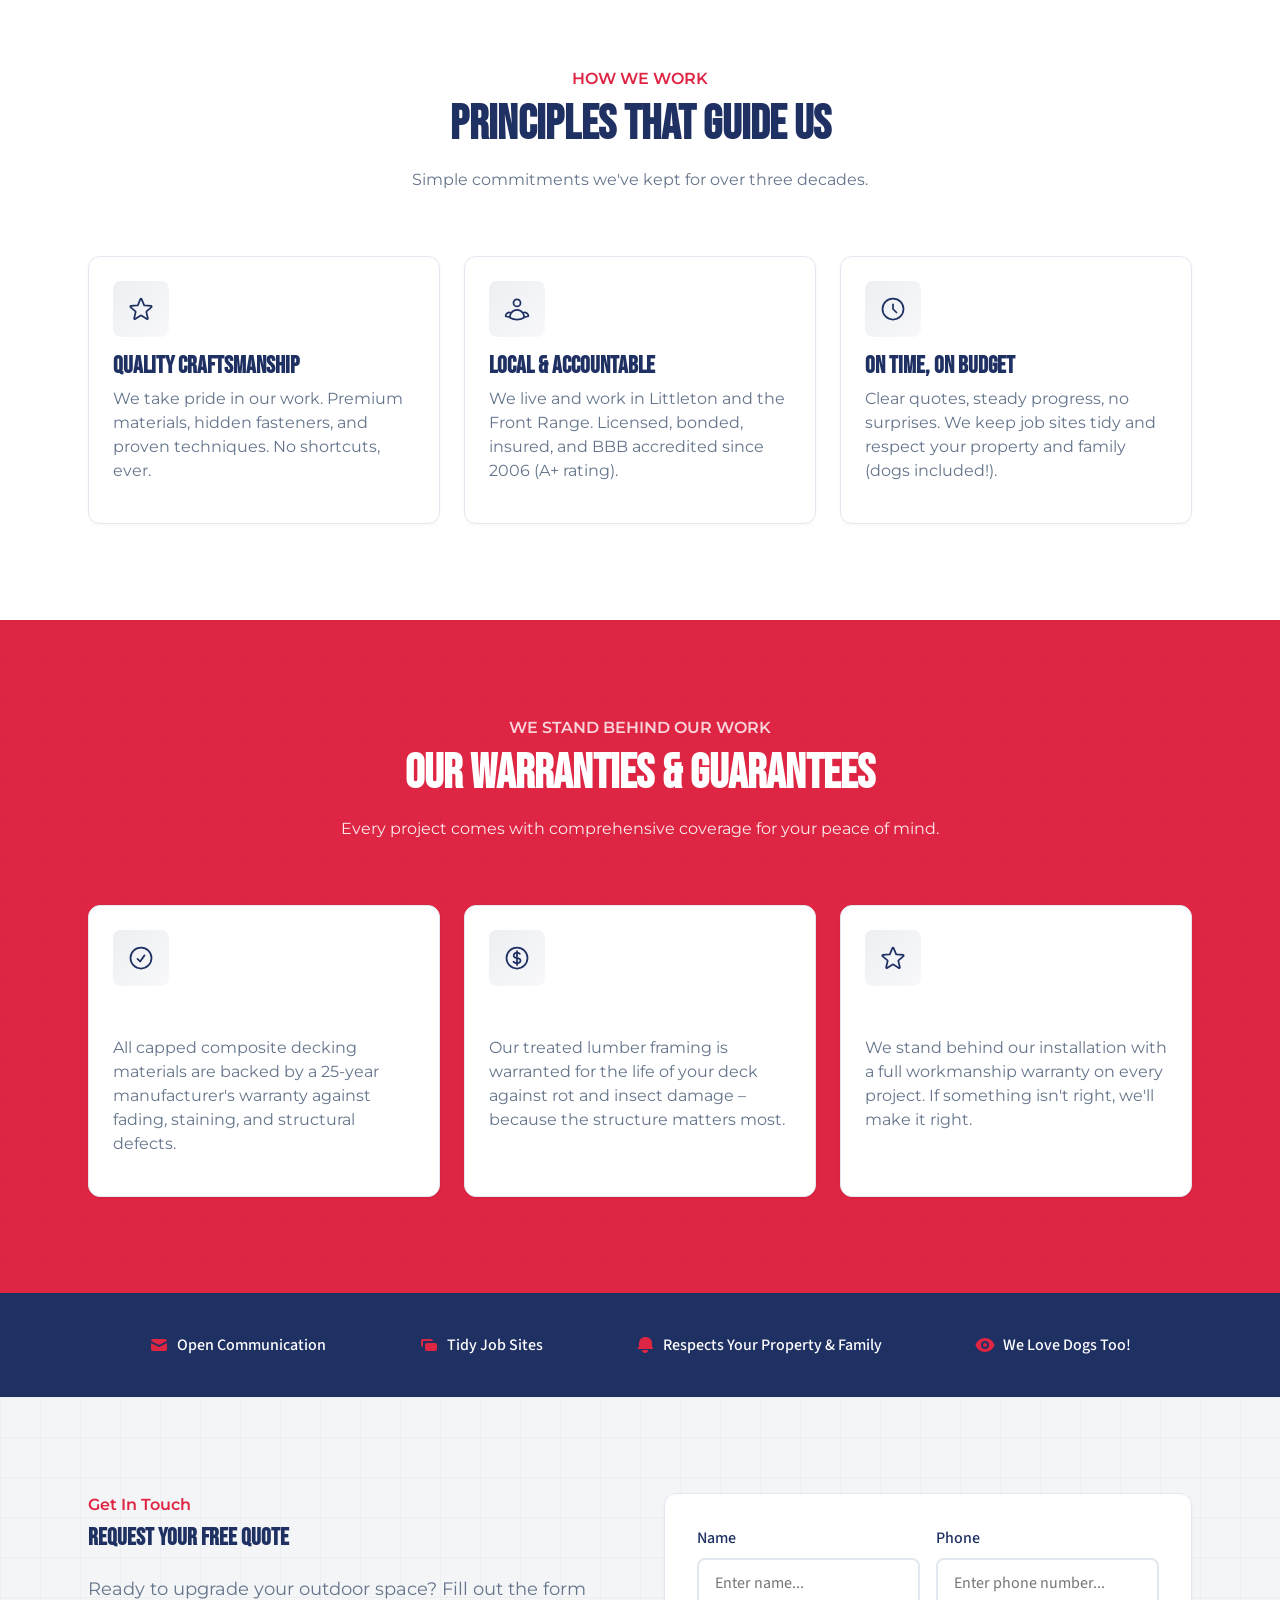
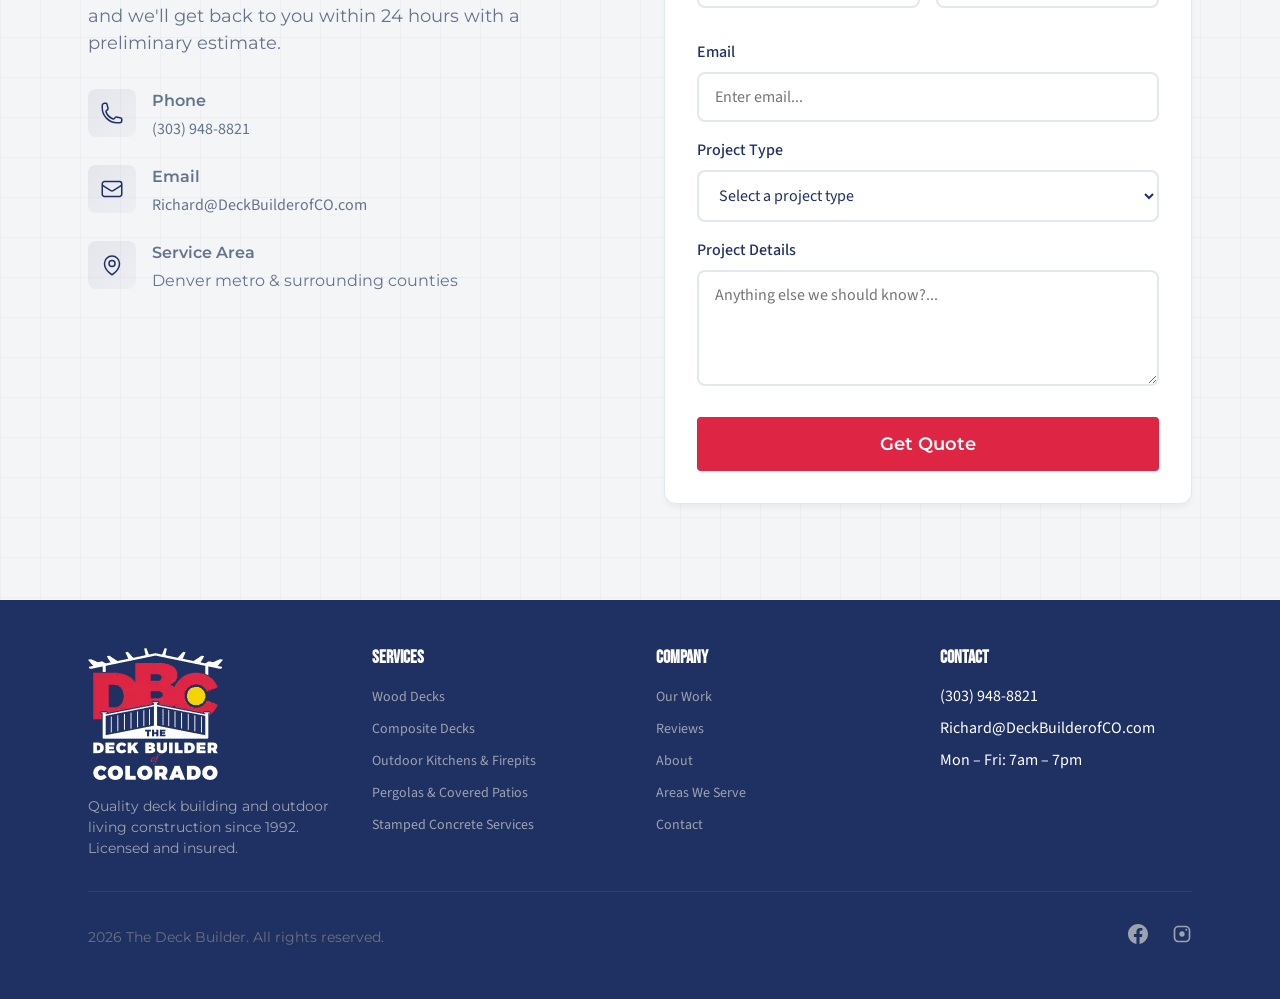
==== commit d2c5a07e: "adding gtag" ====
--- a/about.html
+++ b/about.html
@@ -36,6 +36,16 @@
             100% { transform: translateX(-50%) translateY(0); }
         }
     </style>
+
+    <!-- Google tag (gtag.js) -->
+    <script async src="https://www.googletagmanager.com/gtag/js?id=AW-798596772"></script>
+    <script>
+        window.dataLayer = window.dataLayer || [];
+        function gtag(){dataLayer.push(arguments);}
+        gtag('js', new Date());
+
+        gtag('config', 'AW-798596772');
+    </script>
 </head>
 <body>
     <div class="noise-overlay" aria-hidden="true"></div>
--- a/css/layout.css
+++ b/css/layout.css
@@ -571,6 +571,17 @@
     margin-top: .5rem;
 }
 
+.testimonial-cta {
+    text-align: center;
+    margin-top: 2rem;
+}
+
+.leave-review-btn {
+    display: inline-block;
+    padding: 0.75rem 1.5rem;
+    font-weight: 600;
+}
+
 /* --- About --- */
 .about-grid {
     display: grid;
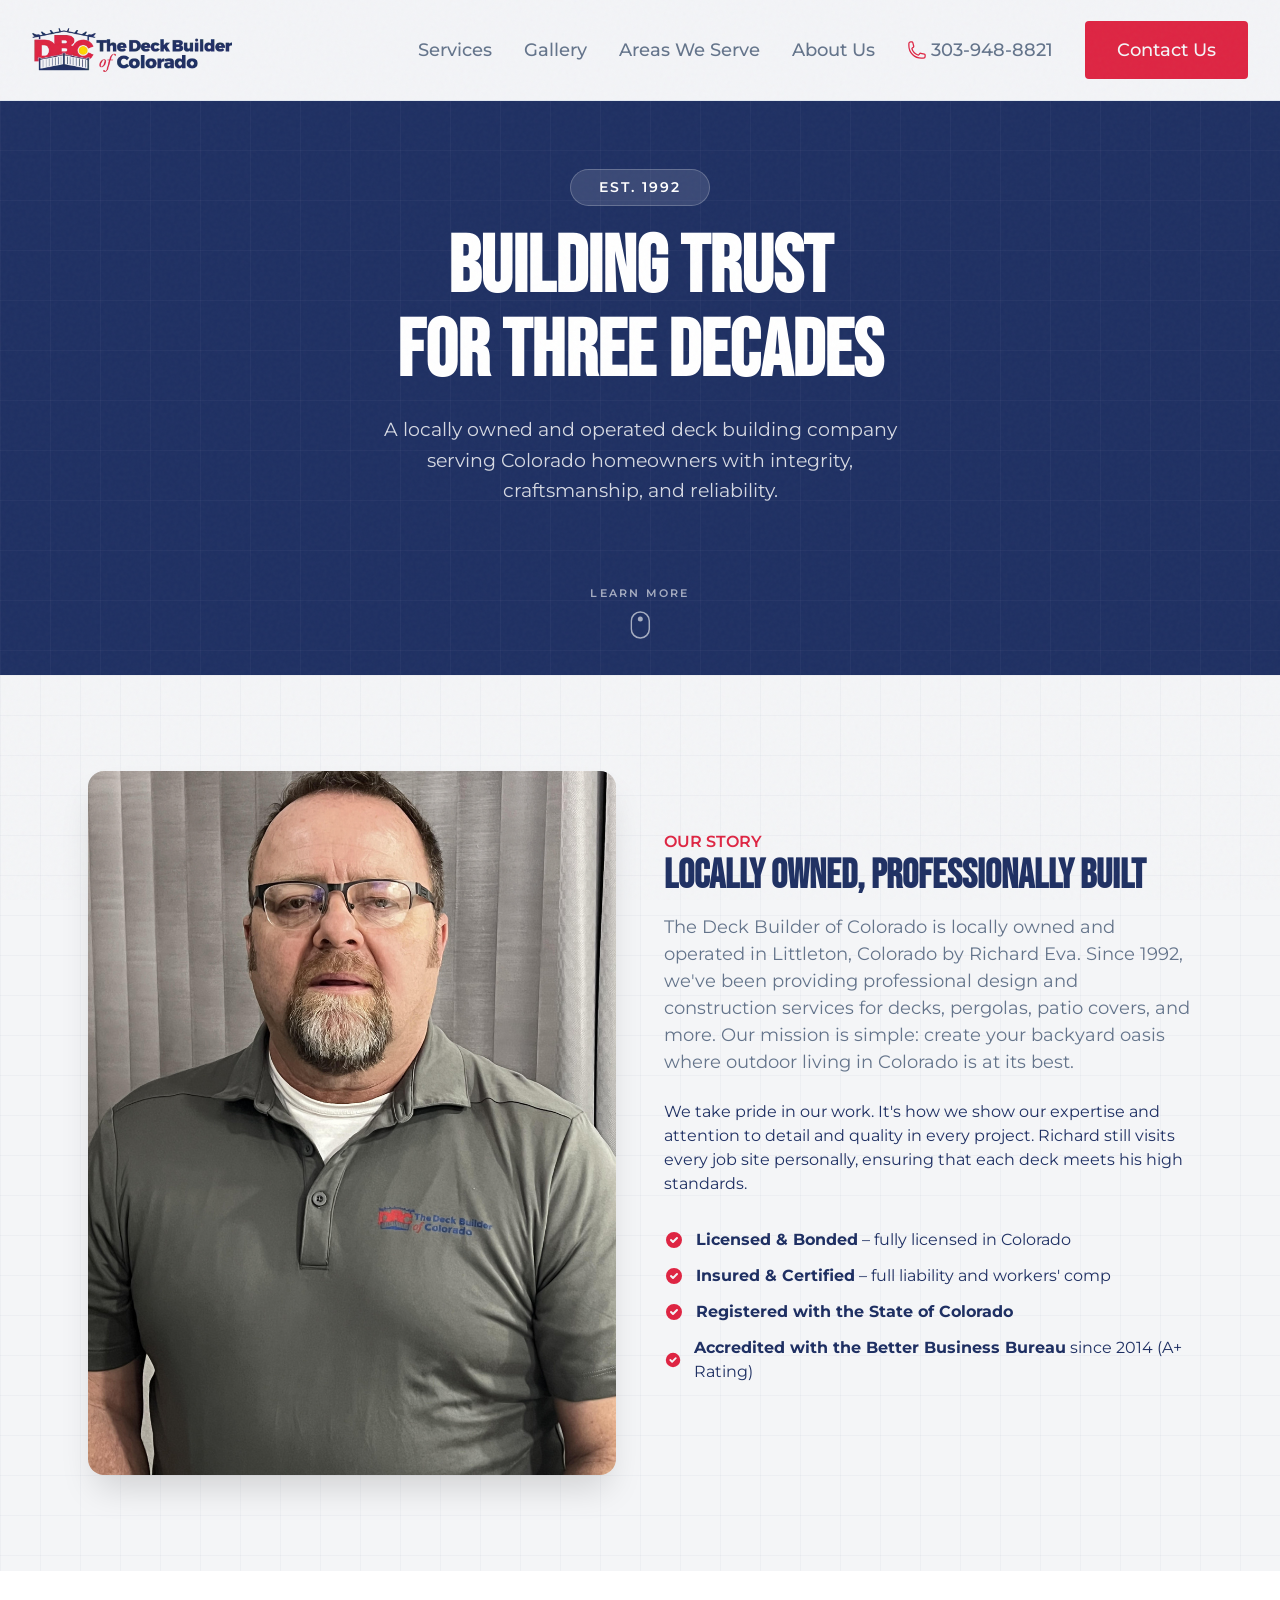
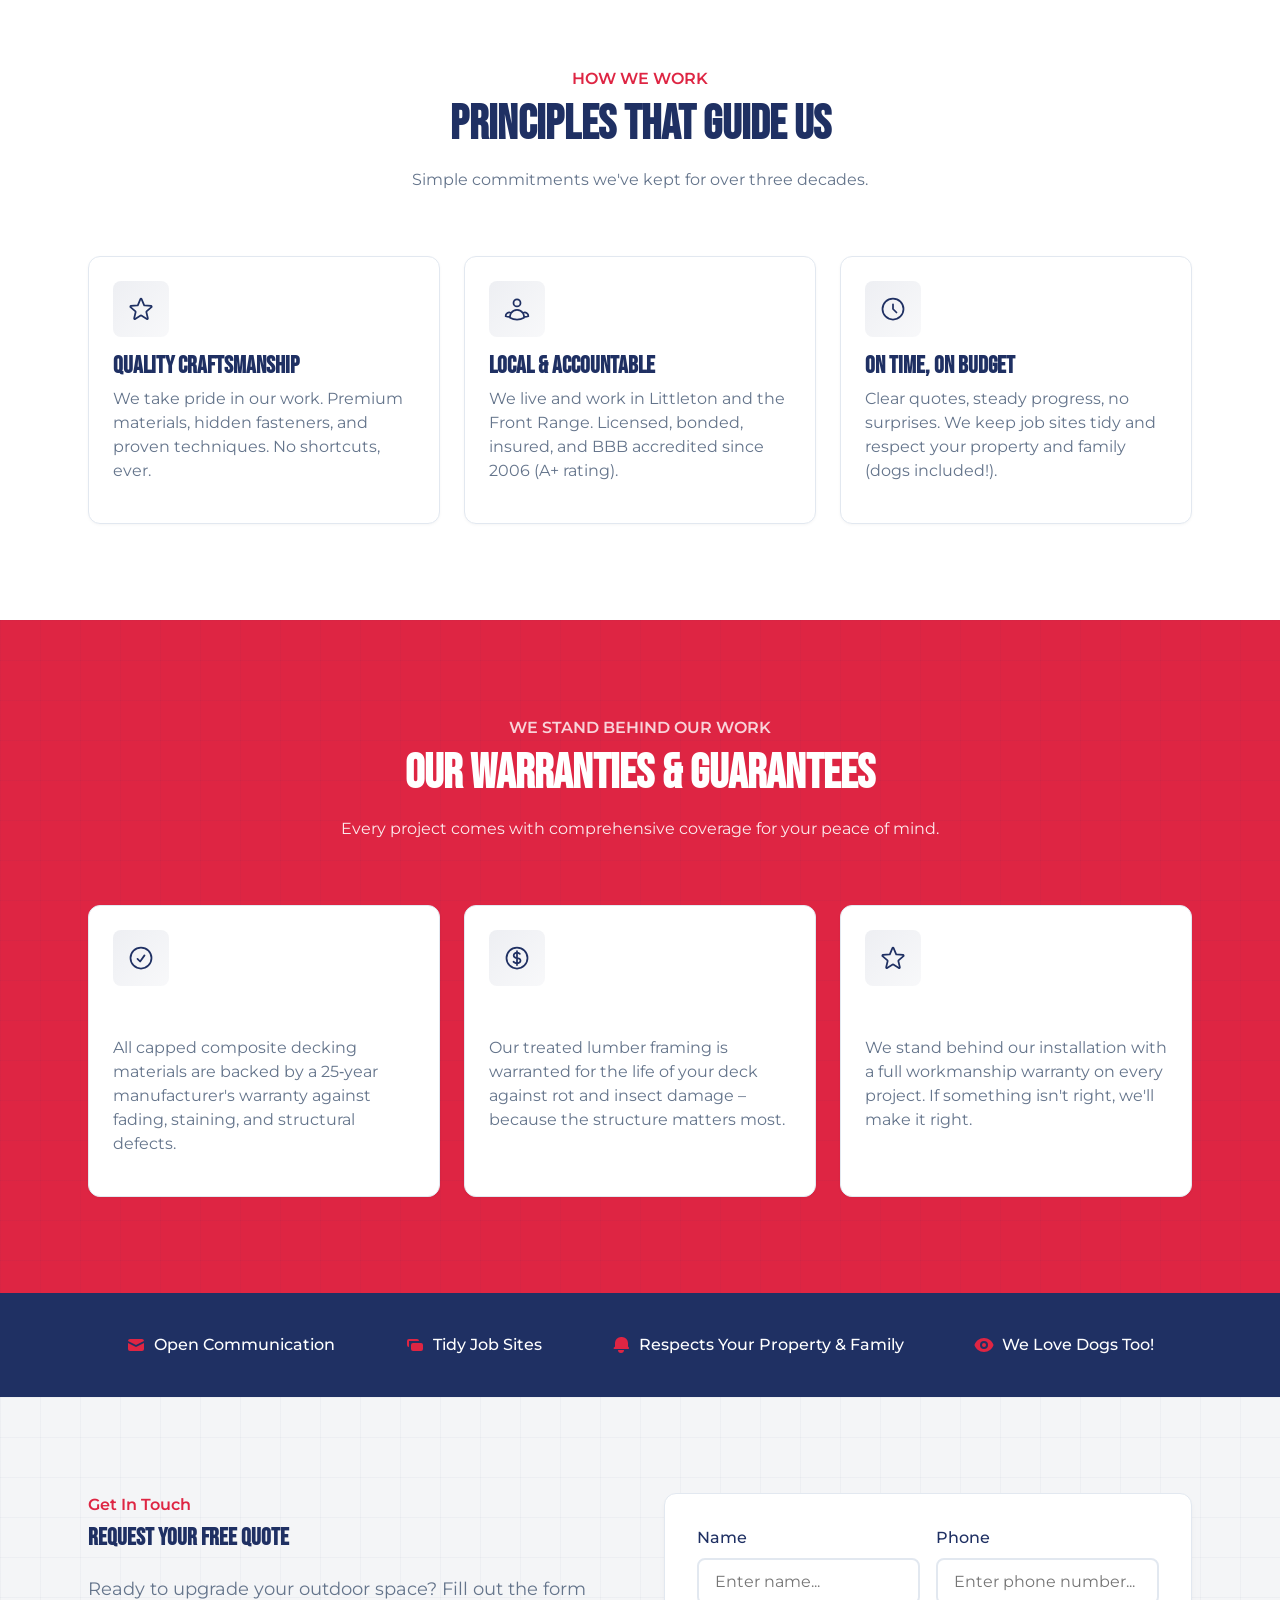
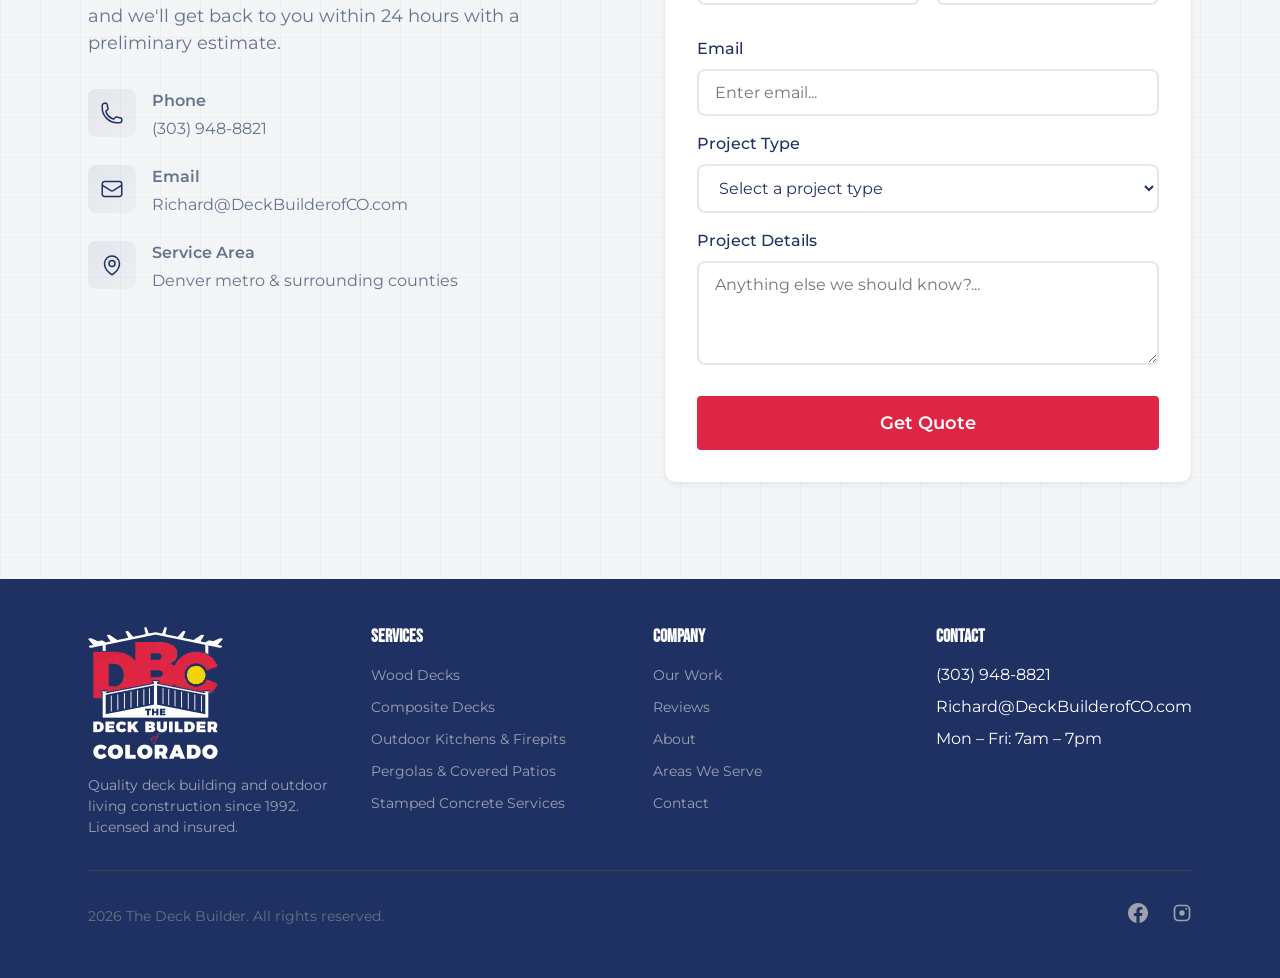
==== commit 84c05d40: "work" ====
--- a/about.html
+++ b/about.html
@@ -5,25 +5,36 @@
     <meta name="viewport" content="width=device-width, initial-scale=1.0">
     <title>About Us — The Deck Builder of Colorado</title>
 
-    <!-- Fonts -->
-    <link rel="preconnect" href="https://fonts.googleapis.com">
-    <link rel="preconnect" href="https://fonts.gstatic.com" crossorigin>
-    <link href="https://fonts.googleapis.com/css2?family=Bebas+Neue&family=Source+Sans+3:wght@400;500;600;700&family=Montserrat:wght@100;200;300;400;500;600;700;800;900&display=swap" rel="stylesheet">
+    <!-- Meta Tags -->
+    <meta name="description" content="Learn about our Colorado deck building company serving Littleton, Highlands Ranch, Castle Rock, Parker, Denver, Evergreen and surrounding areas with custom outdoor living solutions.">
+    <meta name="keywords" content="Colorado deck builder, deck contractor Colorado, about deck company, local deck builder Denver, custom deck builders Littleton, Highlands Ranch deck company, Castle Pines deck contractor, Castle Rock deck builder, Parker deck builder, Englewood deck company, Centennial deck contractor, Lone Tree deck builder, Ken Caryl deck builder, Morrison deck company, Genesee deck contractor, Evergreen deck builder, Conifer deck builder, Lakewood deck builder, Golden deck contractor, Denver deck builder, outdoor living contractor Colorado, family owned deck company Colorado">
 
     <!-- Modular CSS -->
     <link rel="stylesheet" href="./css/base.css">
     <link rel="stylesheet" href="./css/components.css">
     <link rel="stylesheet" href="./css/layout.css">
 
-
     <!-- Components -->
     <script src="./components/Navbar.js"></script>
-    <script src="./components/Footer.js"></script>
-    <script src="./components/Contact.js"></script>
+    <script src="./components/Footer.js" defer></script>
+    <script src="./components/Contact.js" defer></script>
 
     <!-- Scripts -->
-    <script src="./scripts/InitMobileMenuFunctionality.js"></script>
-    <script src="./scripts/InitScrollAnimations.js"></script>
+    <script src="./scripts/InitMobileMenuFunctionality.js" defer></script>
+    <script src="./scripts/InitScrollAnimations.js" defer></script>
+
+    <!-- Google tag (gtag.js) -->
+    <script async src="https://www.googletagmanager.com/gtag/js?id=AW-798596772"></script>
+    <script>
+        window.dataLayer = window.dataLayer || [];
+        function gtag(){dataLayer.push(arguments);}
+        gtag('js', new Date());
+
+        gtag('config', 'AW-798596772');
+    </script>
+
+    <script src="./scripts/google_tags/ReportConversion.js" defer></script>
+    <script src="./scripts/google_tags/ReportPhoneLead.js" defer></script>
 
     <style>
         /* Smooth animation for scroll indicator */
@@ -36,17 +47,8 @@
             100% { transform: translateX(-50%) translateY(0); }
         }
     </style>
-
-    <!-- Google tag (gtag.js) -->
-    <script async src="https://www.googletagmanager.com/gtag/js?id=AW-798596772"></script>
-    <script>
-        window.dataLayer = window.dataLayer || [];
-        function gtag(){dataLayer.push(arguments);}
-        gtag('js', new Date());
-
-        gtag('config', 'AW-798596772');
-    </script>
 </head>
+
 <body>
     <div class="noise-overlay" aria-hidden="true"></div>
 
--- a/css/base.css
+++ b/css/base.css
@@ -15,8 +15,63 @@
     --red: #DE2543;
 
     --font-display: 'Bebas Neue', sans-serif;
-    --font-body: 'Source Sans 3', sans-serif;
     --font-ui: 'Montserrat', sans-serif;
+}
+
+/* Fonts */
+/* montserrat-regular - latin */
+@font-face {
+    font-display: swap;
+    /* Check https://developer.mozilla.org/en-US/docs/Web/CSS/@font-face/font-display for other options. */
+    font-family: 'Montserrat';
+    font-style: normal;
+    font-weight: 400;
+    src: url('../fonts/montserrat/montserrat-v31-latin-regular.woff2') format('woff2');
+    /* Chrome 36+, Opera 23+, Firefox 39+, Safari 12+, iOS 10+ */
+}
+
+/* montserrat-500 - latin */
+@font-face {
+    font-display: swap;
+    /* Check https://developer.mozilla.org/en-US/docs/Web/CSS/@font-face/font-display for other options. */
+    font-family: 'Montserrat';
+    font-style: normal;
+    font-weight: 500;
+    src: url('../fonts/montserrat/montserrat-v31-latin-500.woff2') format('woff2');
+    /* Chrome 36+, Opera 23+, Firefox 39+, Safari 12+, iOS 10+ */
+}
+
+/* montserrat-600 - latin */
+@font-face {
+    font-display: swap;
+    /* Check https://developer.mozilla.org/en-US/docs/Web/CSS/@font-face/font-display for other options. */
+    font-family: 'Montserrat';
+    font-style: normal;
+    font-weight: 600;
+    src: url('../fonts/montserrat/montserrat-v31-latin-600.woff2') format('woff2');
+    /* Chrome 36+, Opera 23+, Firefox 39+, Safari 12+, iOS 10+ */
+}
+
+/* montserrat-700 - latin */
+@font-face {
+    font-display: swap;
+    /* Check https://developer.mozilla.org/en-US/docs/Web/CSS/@font-face/font-display for other options. */
+    font-family: 'Montserrat';
+    font-style: normal;
+    font-weight: 700;
+    src: url('../fonts/montserrat/montserrat-v31-latin-700.woff2') format('woff2');
+    /* Chrome 36+, Opera 23+, Firefox 39+, Safari 12+, iOS 10+ */
+}
+
+/* bebas-neue-regular - latin */
+@font-face {
+    font-display: swap;
+    /* Check https://developer.mozilla.org/en-US/docs/Web/CSS/@font-face/font-display for other options. */
+    font-family: 'Bebas Neue';
+    font-style: normal;
+    font-weight: 400;
+    src: url('../fonts/bebas-neue-v16-latin-regular.woff2') format('woff2');
+    /* Chrome 36+, Opera 23+, Firefox 39+, Safari 12+, iOS 10+ */
 }
 
 *,
@@ -32,7 +87,7 @@
 }
 
 body {
-    font-family: var(--font-body);
+    font-family: var(--font-ui);
     background: var(--bg);
     color: var(--fg);
     line-height: 1.5;
